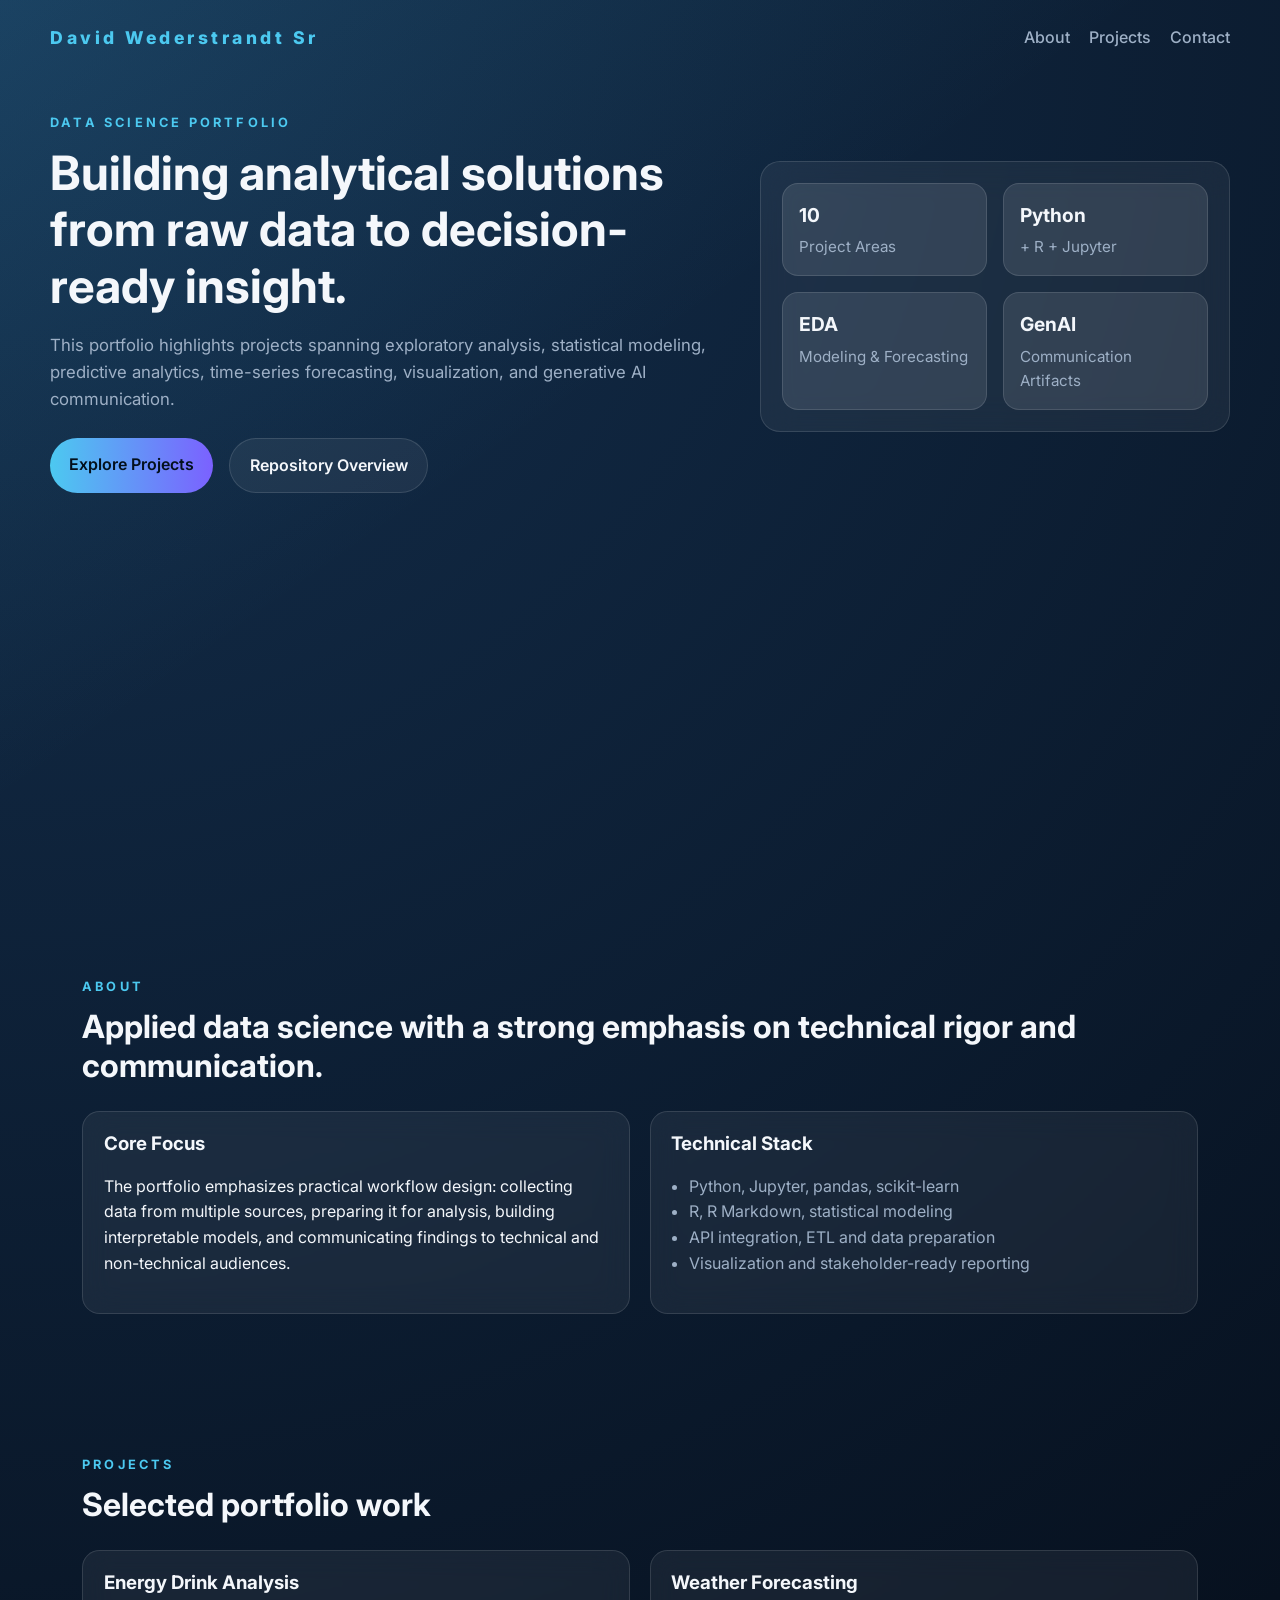
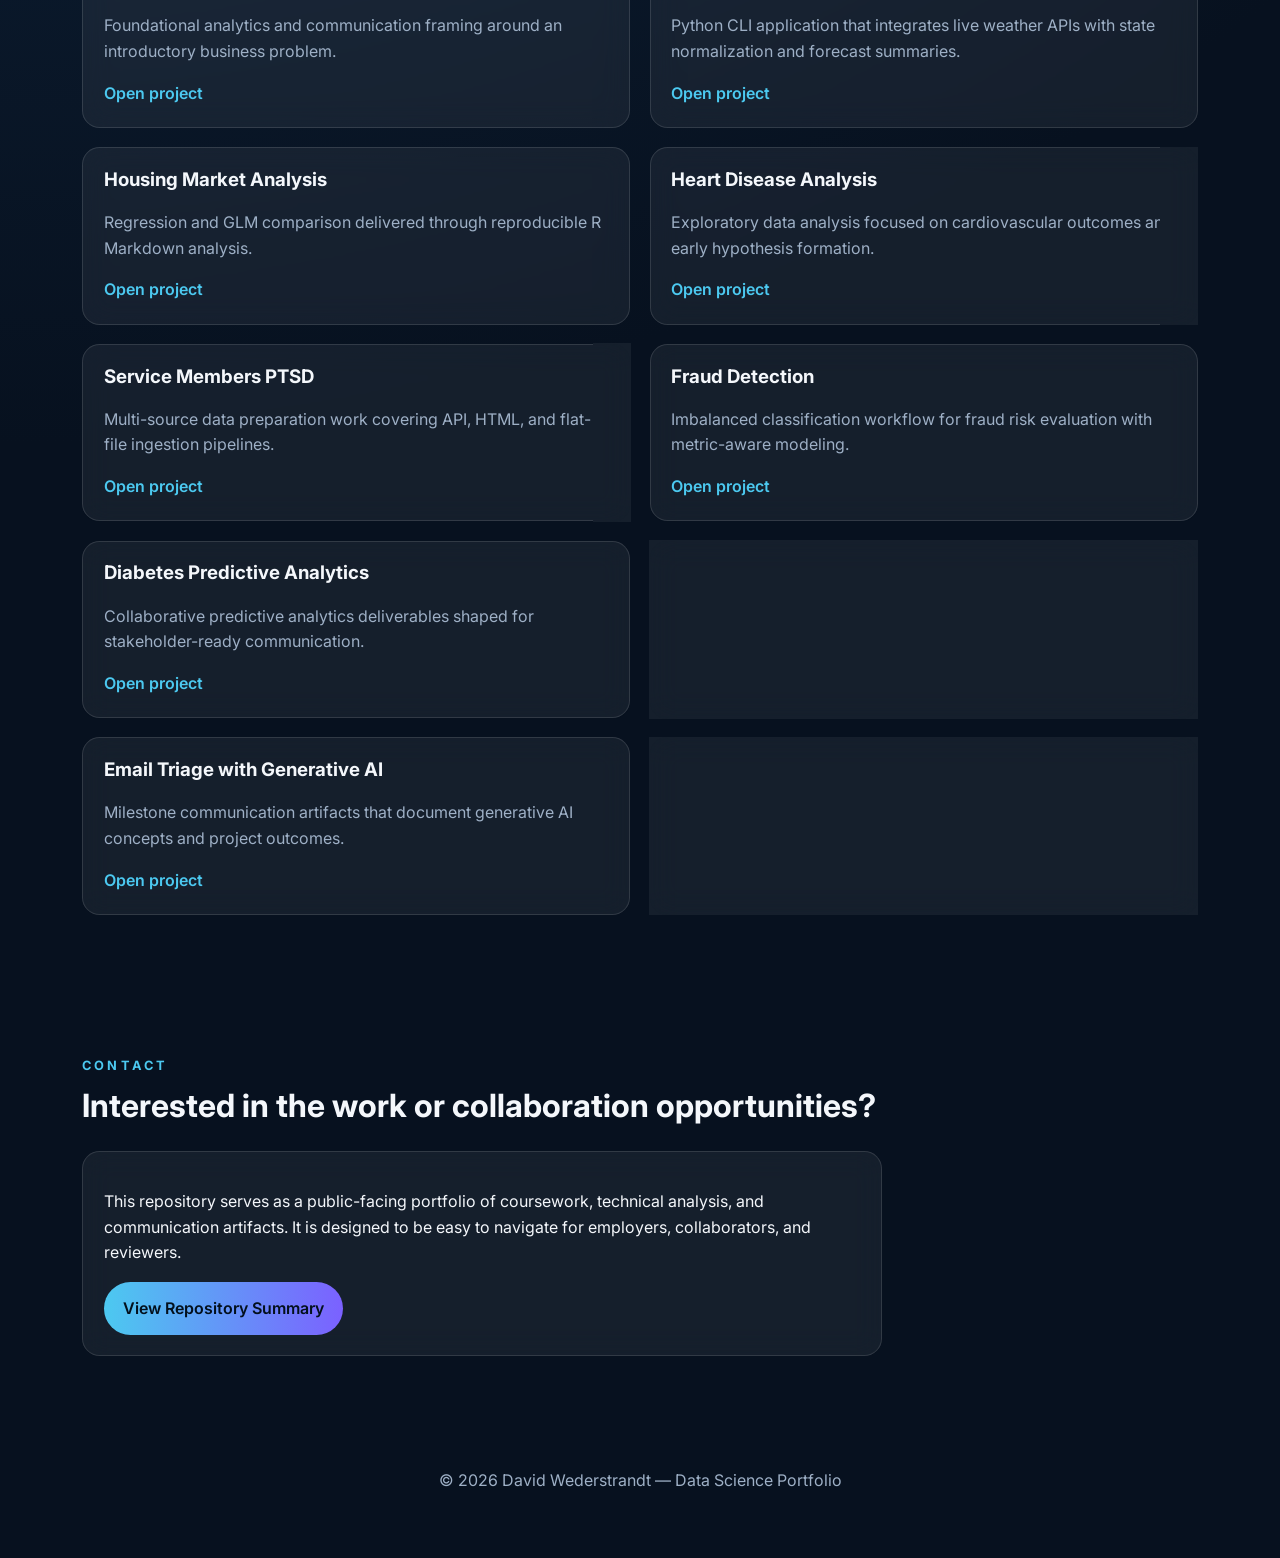
==== index.html @ fe5b6fc8 "Update brand name in navigation link" ====
<!DOCTYPE html>
<html lang="en">
  <head>
    <meta charset="UTF-8" />
    <meta name="viewport" content="width=device-width, initial-scale=1.0" />
    <meta
      name="description"
      content="Technical data science portfolio showcasing end-to-end analytics, forecasting, visualization, and AI communication projects."
    />
    <title>David Wederstrandt | Data Science Portfolio</title>
    <link rel="preconnect" href="https://fonts.googleapis.com" />
    <link rel="preconnect" href="https://fonts.gstatic.com" crossorigin />
    <link
      href="https://fonts.googleapis.com/css2?family=Inter:wght@400;500;600;700;800&display=swap"
      rel="stylesheet"
    />
    <link rel="stylesheet" href="styles.css" />
  </head>
  <body>
    <header class="hero">
      <nav class="nav">
        <a href="#about" class="brand">David Wederstrandt Sr</a>
        <div class="nav-links">
          <a href="#about">About</a>
          <a href="#projects">Projects</a>
          <a href="#contact">Contact</a>
        </div>
      </nav>

      <div class="hero-content">
        <div class="hero-copy">
          <p class="eyebrow">Data Science Portfolio</p>
          <h1>Building analytical solutions from raw data to decision-ready insight.</h1>
          <p class="lead">
            This portfolio highlights projects spanning exploratory analysis, statistical modeling,
            predictive analytics, time-series forecasting, visualization, and generative AI communication.
          </p>
          <div class="hero-actions">
            <a class="button primary" href="#projects">Explore Projects</a>
            <a class="button secondary" href="README.html">Repository Overview</a>
          </div>
        </div>

        <div class="hero-panel">
          <div class="metric-grid">
            <div class="metric-card">
              <strong>10</strong>
              <span>Project Areas</span>
            </div>
            <div class="metric-card">
              <strong>Python</strong>
              <span>+ R + Jupyter</span>
            </div>
            <div class="metric-card">
              <strong>EDA</strong>
              <span>Modeling & Forecasting</span>
            </div>
            <div class="metric-card">
              <strong>GenAI</strong>
              <span>Communication Artifacts</span>
            </div>
          </div>
        </div>
      </div>
    </header>

    <main>
      <section id="about" class="section">
        <div class="section-heading">
          <p class="eyebrow">About</p>
          <h2>Applied data science with a strong emphasis on technical rigor and communication.</h2>
        </div>
        <div class="about-grid">
          <div class="card">
            <h3>Core Focus</h3>
            <p>
              The portfolio emphasizes practical workflow design: collecting data from multiple sources,
              preparing it for analysis, building interpretable models, and communicating findings to
              technical and non-technical audiences.
            </p>
          </div>
          <div class="card">
            <h3>Technical Stack</h3>
            <ul>
              <li>Python, Jupyter, pandas, scikit-learn</li>
              <li>R, R Markdown, statistical modeling</li>
              <li>API integration, ETL and data preparation</li>
              <li>Visualization and stakeholder-ready reporting</li>
            </ul>
          </div>
        </div>
      </section>

      <section id="projects" class="section">
        <div class="section-heading">
          <p class="eyebrow">Projects</p>
          <h2>Selected portfolio work</h2>
        </div>

        <div class="project-grid">
          <article class="project-card">
            <h3>Energy Drink Analysis</h3>
            <p>Foundational analytics and communication framing around an introductory business problem.</p>
            <a href="https://github.com/dweder70/wederstrandt_data_science_portfolio/tree/main/01.%20Energey%20Drink%20Analysis">Open project</a>
          </article>

          <article class="project-card">
            <h3>Weather Forecasting</h3>
            <p>Python CLI application that integrates live weather APIs with state normalization and forecast summaries.</p>
            <a href="https://github.com/dweder70/wederstrandt_data_science_portfolio/tree/main/02.%20Weather%20Forecasting">Open project</a>
          </article>

          <article class="project-card">
            <h3>Housing Market Analysis</h3>
            <p>Regression and GLM comparison delivered through reproducible R Markdown analysis.</p>
            <a href="https://github.com/dweder70/wederstrandt_data_science_portfolio/tree/main/03.%20Housing%20Market%20Analysis">Open project</a>
          </article>

          <article class="project-card">
            <h3>Heart Disease Analysis</h3>
            <p>Exploratory data analysis focused on cardiovascular outcomes and early hypothesis formation.</p>
            <a href="https://github.com/dweder70/wederstrandt_data_science_portfolio/tree/main/03.%20Housing%20Market%20Analysis">Open project</a>
          </article>

          <article class="project-card">
            <h3>Service Members PTSD</h3>
            <p>Multi-source data preparation work covering API, HTML, and flat-file ingestion pipelines.</p>
            <a href="https://github.com/dweder70/wederstrandt_data_science_portfolio/tree/main/05.%20Service%20Members%20PTSD">Open project</a>
          </article>

          <article class="project-card">
            <h3>Fraud Detection</h3>
            <p>Imbalanced classification workflow for fraud risk evaluation with metric-aware modeling.</p>
            <a href="https://github.com/dweder70/wederstrandt_data_science_portfolio/tree/main/06.%20Credit%20Card%20Fraud%20Detection%20Analysis">Open project</a>
          </article>

          <article class="project-card">
            <h3>Diabetes Predictive Analytics</h3>
            <p>Collaborative predictive analytics deliverables shaped for stakeholder-ready communication.</p>
            <a href="https://github.com/dweder70/wederstrandt_data_science_portfolio/tree/main/07.%20Diabetes%20Predictive%20Analytics">Open project</a>
          </article>

          <article class="project-card">
            <h3>Real Cost of Childcare</h3>
            <p>Visualization-focused reporting and narrative design for a public-facing analytical story.</p>
            <a href="https://github.com/dweder70/wederstrandt_data_science_portfolio/tree/main/08.%20The%20Real%20Cost%20of%20Childcare">Open project</a>
          </article>

          <article class="project-card">
            <h3>Email Triage with Generative AI</h3>
            <p>Milestone communication artifacts that document generative AI concepts and project outcomes.</p>
            <a href="https://github.com/dweder70/wederstrandt_data_science_portfolio/tree/main/09.%20Email%20Triage%20Using%20Generative_AI">Open project</a>
          </article>

          <article class="project-card">
            <h3>ERCOT Hourly Power Load</h3>
            <p>Time-series forecasting for ERCOT load demand with metadata reconciliation and benchmark evaluation.</p>
            <a href="https://github.com/dweder70/wederstrandt_data_science_portfolio/tree/main/10.%20ERCOT%20Load%20Forecasting">Open project</a>
          </article>
        </div>
      </section>

      <section id="contact" class="section">
        <div class="section-heading">
          <p class="eyebrow">Contact</p>
          <h2>Interested in the work or collaboration opportunities?</h2>
        </div>
        <div class="card contact-card">
          <p>
            This repository serves as a public-facing portfolio of coursework, technical analysis, and
            communication artifacts. It is designed to be easy to navigate for employers, collaborators,
            and reviewers.
          </p>
          <a class="button primary" href="README.html">View Repository Summary</a>
        </div>
      </section>
    </main>

    <footer>
      <p>© 2026 David Wederstrandt — Data Science Portfolio</p>
    </footer>
  </body>
</html>
---- styles.css ----
:root {
  --bg: #07111f;
  --bg-soft: #0e1b2e;
  --surface: rgba(255, 255, 255, 0.06);
  --surface-strong: rgba(255, 255, 255, 0.1);
  --text: #f4f7fb;
  --muted: #9eb0c6;
  --accent: #4cc9f0;
  --accent-2: #7b61ff;
  --border: rgba(255, 255, 255, 0.12);
}

* {
  box-sizing: border-box;
}

body {
  margin: 0;
  font-family: 'Inter', sans-serif;
  background: radial-gradient(circle at top left, #14304f, var(--bg) 60%);
  color: var(--text);
  line-height: 1.6;
}

img {
  max-width: 100%;
}

a {
  color: inherit;
  text-decoration: none;
}

.hero {
  min-height: 100vh;
  padding: 1.5rem 2rem 4rem;
  background: linear-gradient(145deg, rgba(76, 201, 240, 0.12), transparent 45%);
}

.nav {
  display: flex;
  justify-content: space-between;
  align-items: center;
  max-width: 1180px;
  margin: 0 auto 3rem;
}

.brand {
  font-weight: 800;
  font-size: 1.1rem;
  letter-spacing: 0.2em;
  color: var(--accent);
}

.nav-links {
  display: flex;
  gap: 1.2rem;
}

.nav-links a {
  color: var(--muted);
  font-weight: 500;
}

.nav-links a:hover {
  color: var(--text);
}

.hero-content {
  max-width: 1180px;
  margin: 0 auto;
  display: grid;
  grid-template-columns: 1.3fr 0.9fr;
  gap: 2rem;
  align-items: center;
}

.eyebrow {
  text-transform: uppercase;
  letter-spacing: 0.25em;
  font-size: 0.8rem;
  color: var(--accent);
  font-weight: 700;
  margin-bottom: 0.7rem;
}

h1, h2, h3 {
  margin-top: 0;
  line-height: 1.2;
}

h1 {
  font-size: clamp(2.2rem, 3.7vw, 3.7rem);
  margin-bottom: 1rem;
}

.lead {
  font-size: 1.05rem;
  color: var(--muted);
  max-width: 700px;
}

.hero-actions {
  display: flex;
  gap: 1rem;
  margin-top: 1.6rem;
  flex-wrap: wrap;
}

.button {
  display: inline-block;
  padding: 0.85rem 1.2rem;
  border-radius: 999px;
  font-weight: 600;
  transition: transform 0.2s ease, background 0.2s ease;
}

.button:hover {
  transform: translateY(-2px);
}

.button.primary {
  background: linear-gradient(90deg, var(--accent), var(--accent-2));
  color: #03101c;
}

.button.secondary {
  background: var(--surface);
  border: 1px solid var(--border);
}

.hero-panel {
  background: var(--surface);
  border: 1px solid var(--border);
  border-radius: 1.25rem;
  padding: 1.3rem;
  backdrop-filter: blur(18px);
}

.metric-grid {
  display: grid;
  grid-template-columns: repeat(2, minmax(0, 1fr));
  gap: 1rem;
}

.metric-card {
  background: var(--surface-strong);
  border: 1px solid var(--border);
  border-radius: 1rem;
  padding: 1rem;
  display: flex;
  flex-direction: column;
  gap: 0.3rem;
}

.metric-card strong {
  font-size: 1.2rem;
}

.metric-card span {
  color: var(--muted);
  font-size: 0.95rem;
}

.section {
  max-width: 1180px;
  margin: 0 auto;
  padding: 4rem 2rem;
}

.section-heading {
  margin-bottom: 1.6rem;
}

.section-heading h2 {
  font-size: clamp(1.6rem, 2.5vw, 2.2rem);
  margin-bottom: 0;
}

.about-grid {
  display: grid;
  grid-template-columns: repeat(2, minmax(0, 1fr));
  gap: 1.2rem;
}

.card, .project-card {
  background: var(--surface);
  border: 1px solid var(--border);
  border-radius: 1.1rem;
  padding: 1.3rem;
  backdrop-filter: blur(14px);
}

.card ul {
  padding-left: 1.1rem;
  color: var(--muted);
}

.project-grid {
  display: grid;
  grid-template-columns: repeat(2, minmax(0, 1fr));
  gap: 1.2rem;
}

.project-card p {
  color: var(--muted);
}

.project-card a {
  color: var(--accent);
  font-weight: 600;
}

.contact-card {
  max-width: 800px;
}

footer {
  padding: 2rem 2rem 3rem;
  text-align: center;
  color: var(--muted);
}

@media (max-width: 860px) {
  .hero-content,
  .about-grid,
  .project-grid {
    grid-template-columns: 1fr;
  }
}

@media (max-width: 560px) {
  .hero {
    padding: 1rem 1rem 3rem;
  }

  .section {
    padding: 3rem 1rem;
  }

  .metric-grid {
    grid-template-columns: 1fr;
  }
}
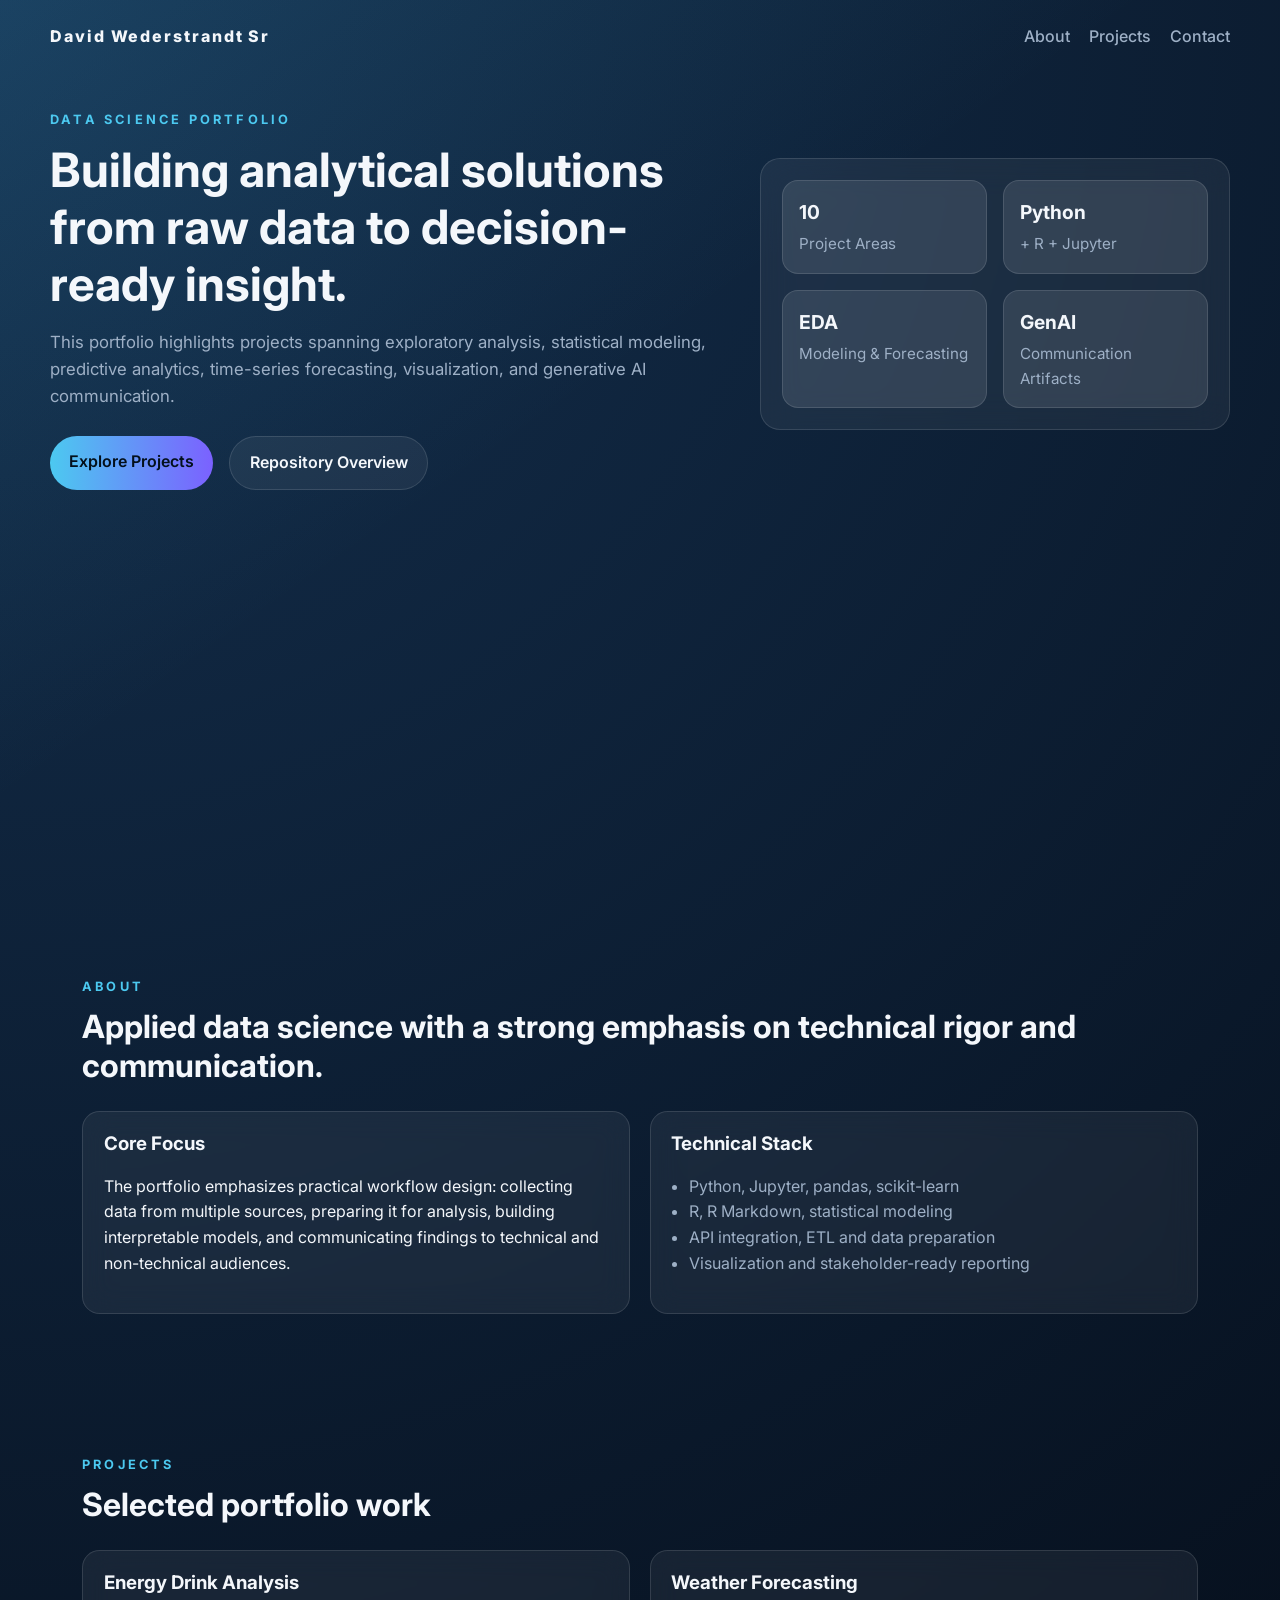
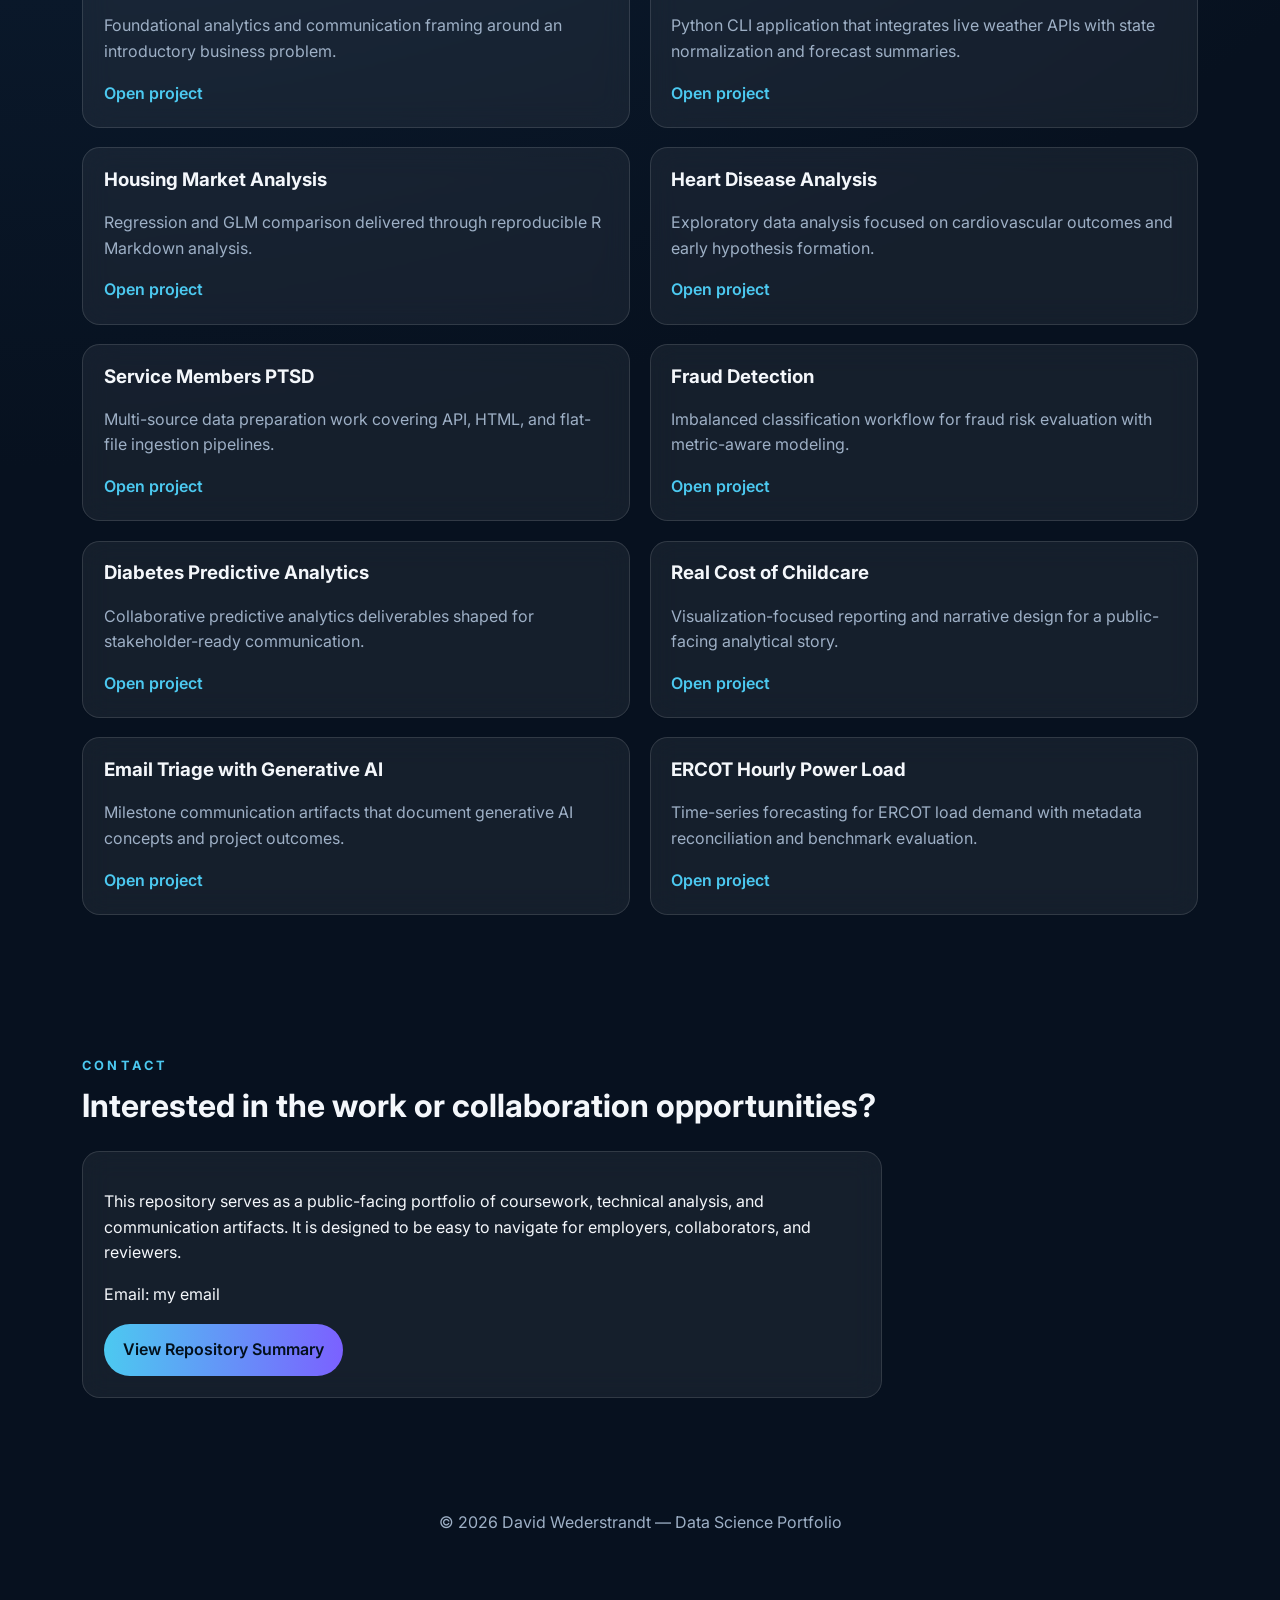
==== commit 41505ed2: "Add email contact information to index.html" ====
--- a/index.html
+++ b/index.html
@@ -171,6 +171,10 @@
             communication artifacts. It is designed to be easy to navigate for employers, collaborators,
             and reviewers.
           </p>
+          <p>
+            Email:
+            <a href="mailto:dweder70@gmail.com">my email</a>
+          </p>
           <a class="button primary" href="README.html">View Repository Summary</a>
         </div>
       </section>
--- a/styles.css
+++ b/styles.css
@@ -47,9 +47,10 @@
 
 .brand {
   font-weight: 800;
-  font-size: 1.1rem;
-  letter-spacing: 0.2em;
-  color: var(--accent);
+  font-size: 1rem;
+  letter-spacing: 0.12em;
+  color: var(--accent)
+  white-space: nowrap;
 }
 
 .nav-links {
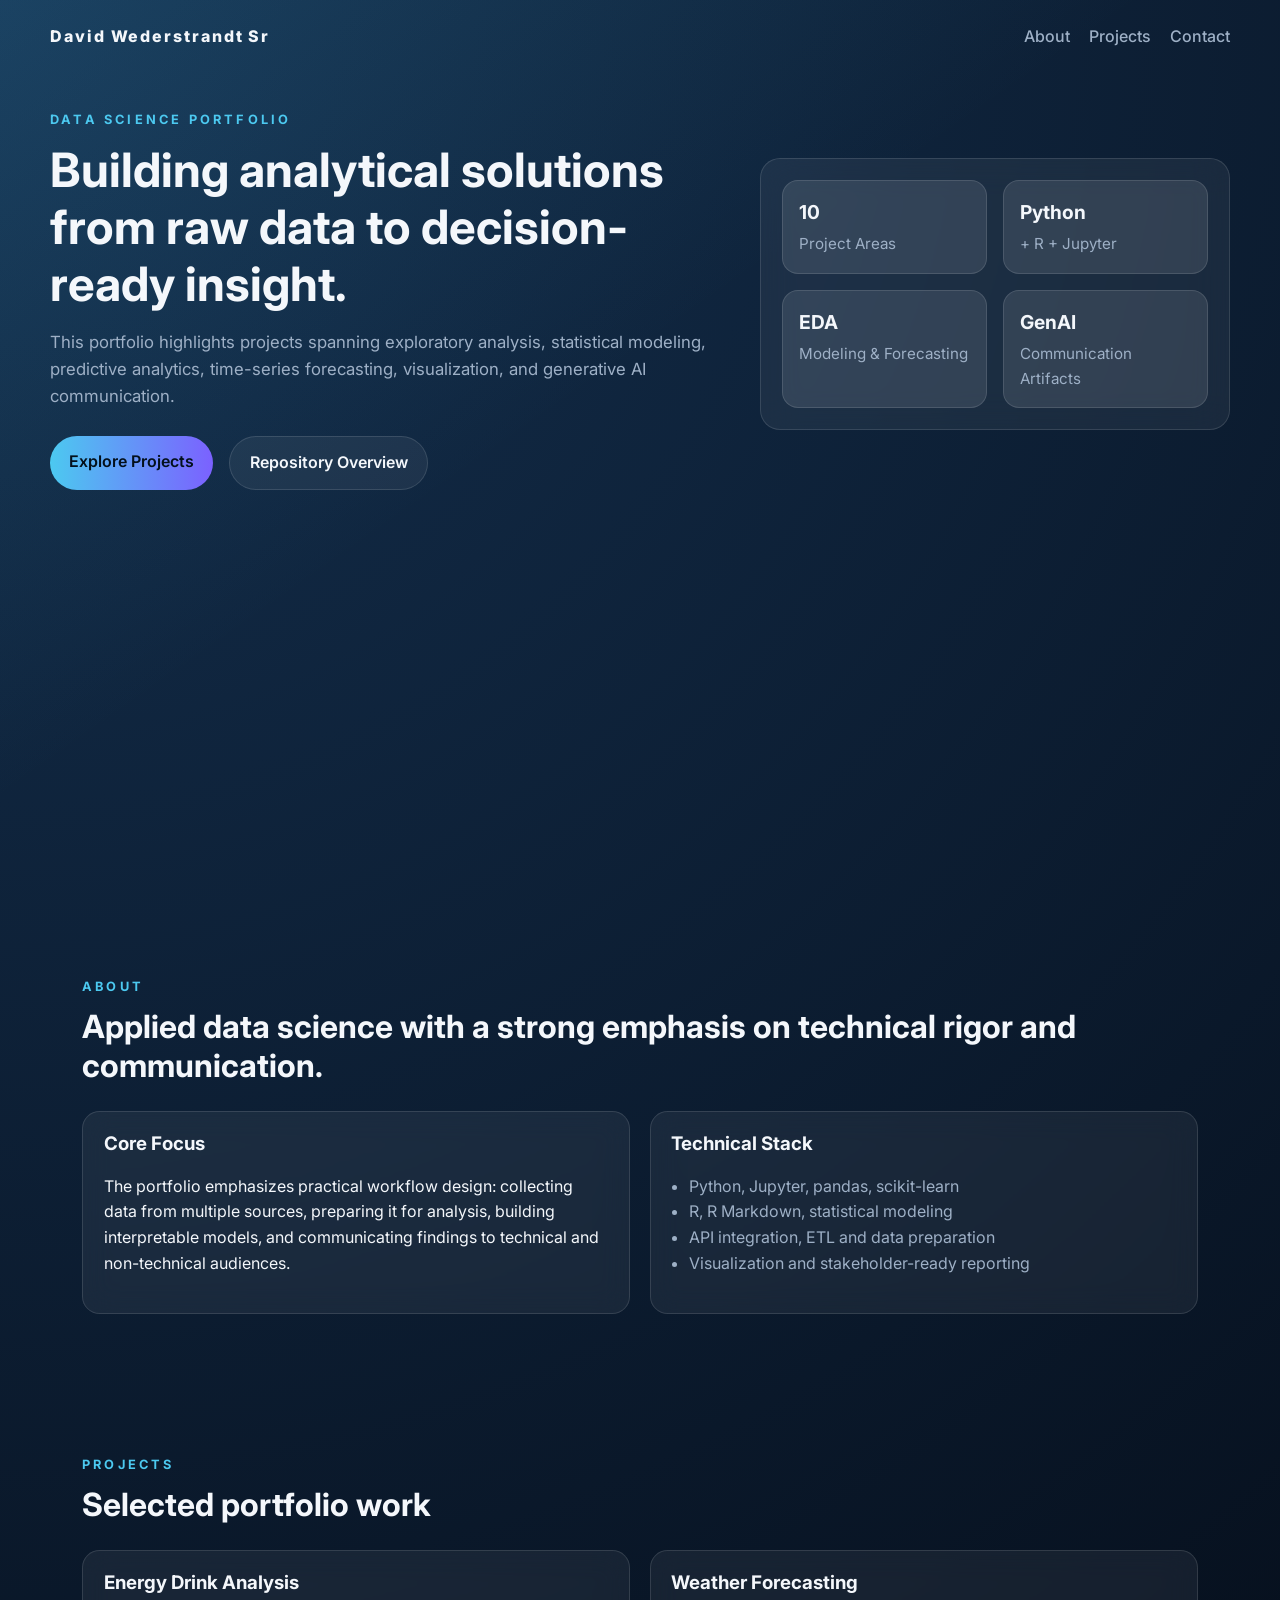
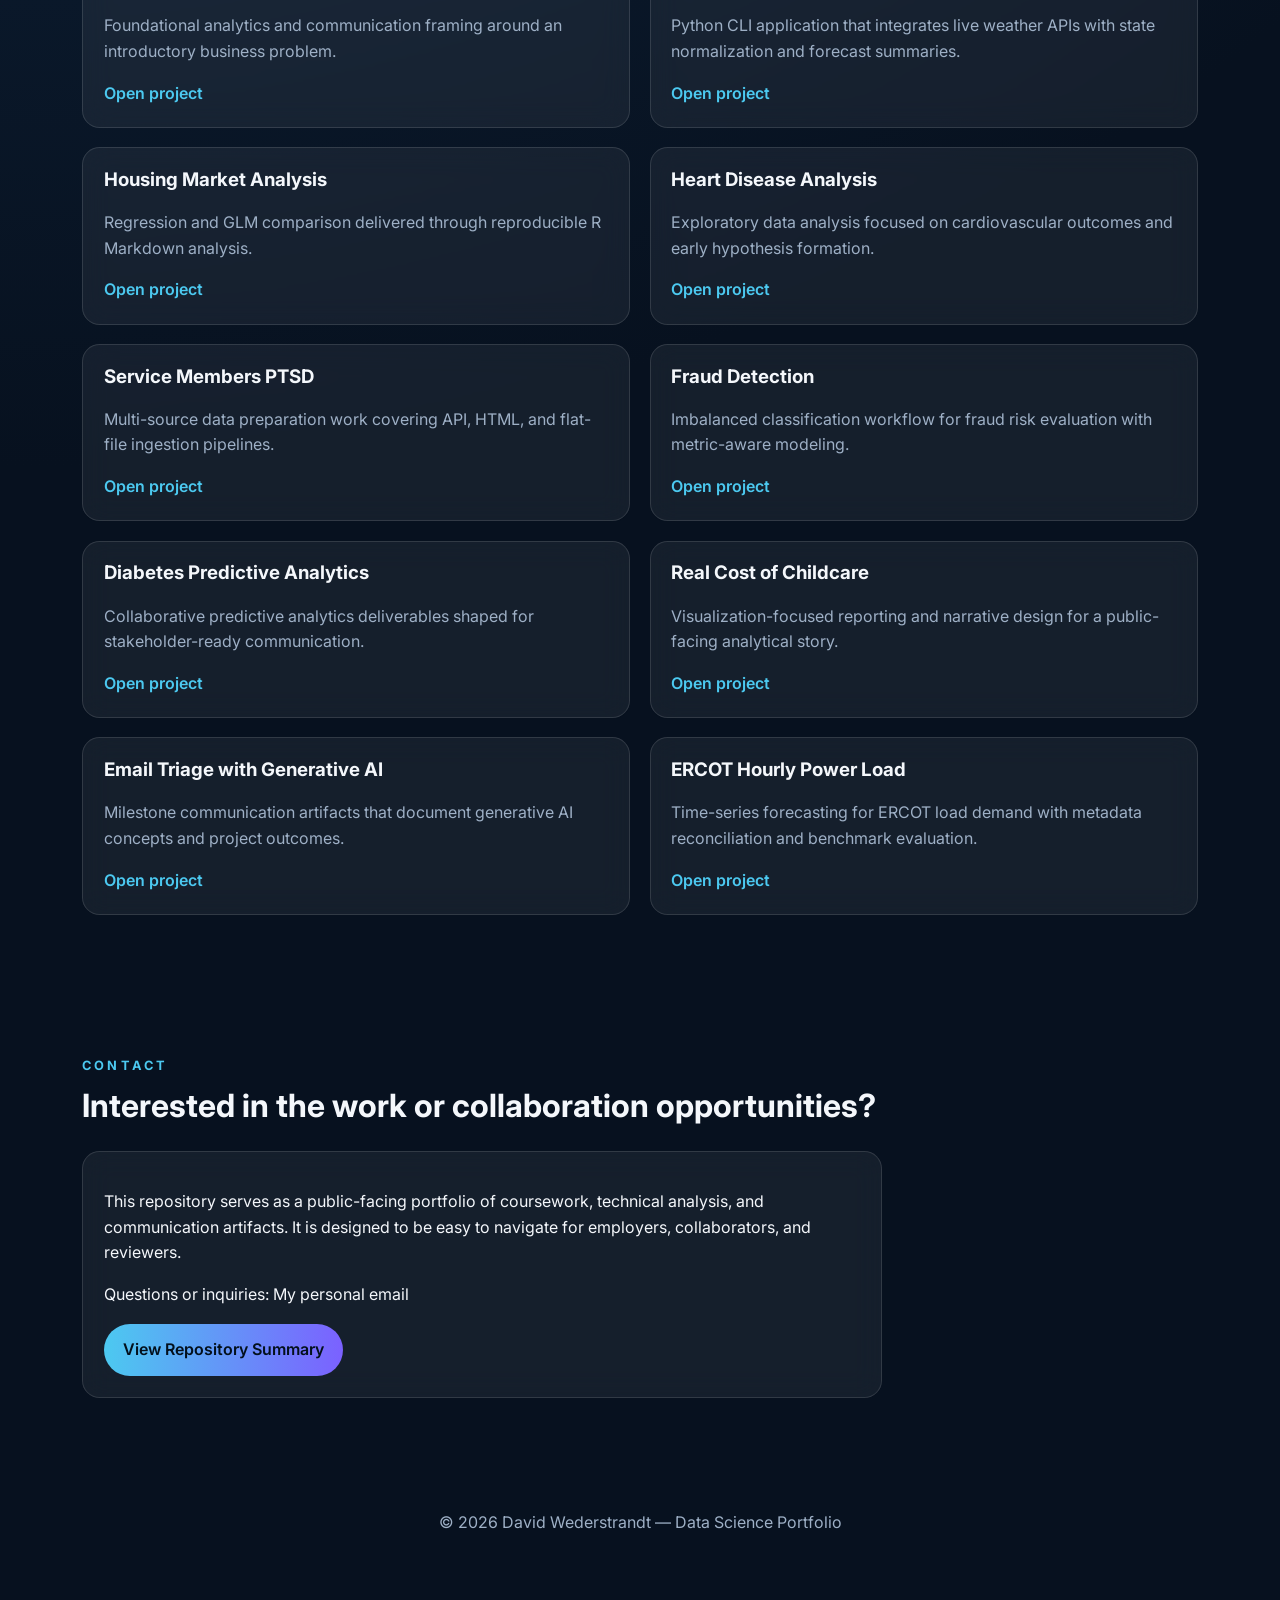
==== commit 52e48619: "Update email contact information in index.html" ====
--- a/index.html
+++ b/index.html
@@ -172,8 +172,8 @@
             and reviewers.
           </p>
           <p>
-            Email:
-            <a href="mailto:dweder70@gmail.com">my email</a>
+            Questions or inquiries:
+            <a href="mailto:david.wederstrandtsr@gmail.com"> My personal email</a>
           </p>
           <a class="button primary" href="README.html">View Repository Summary</a>
         </div>
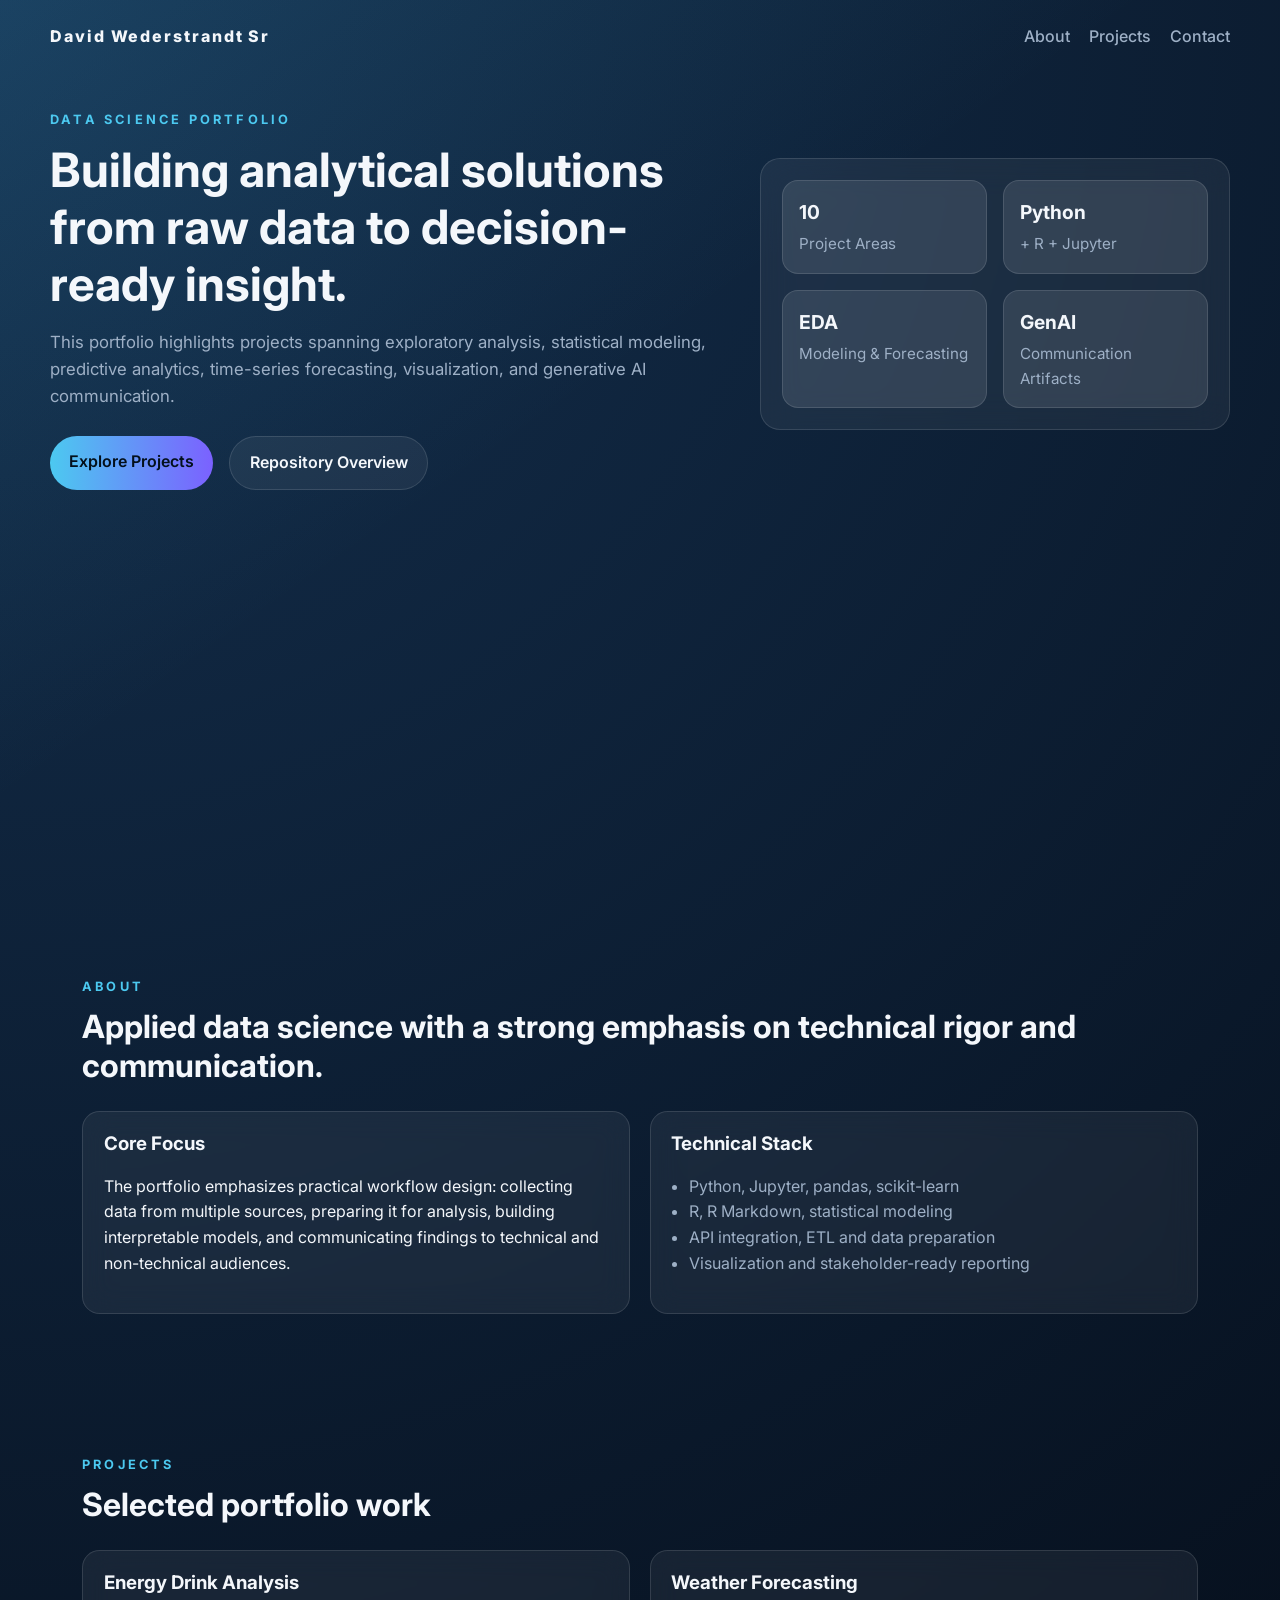
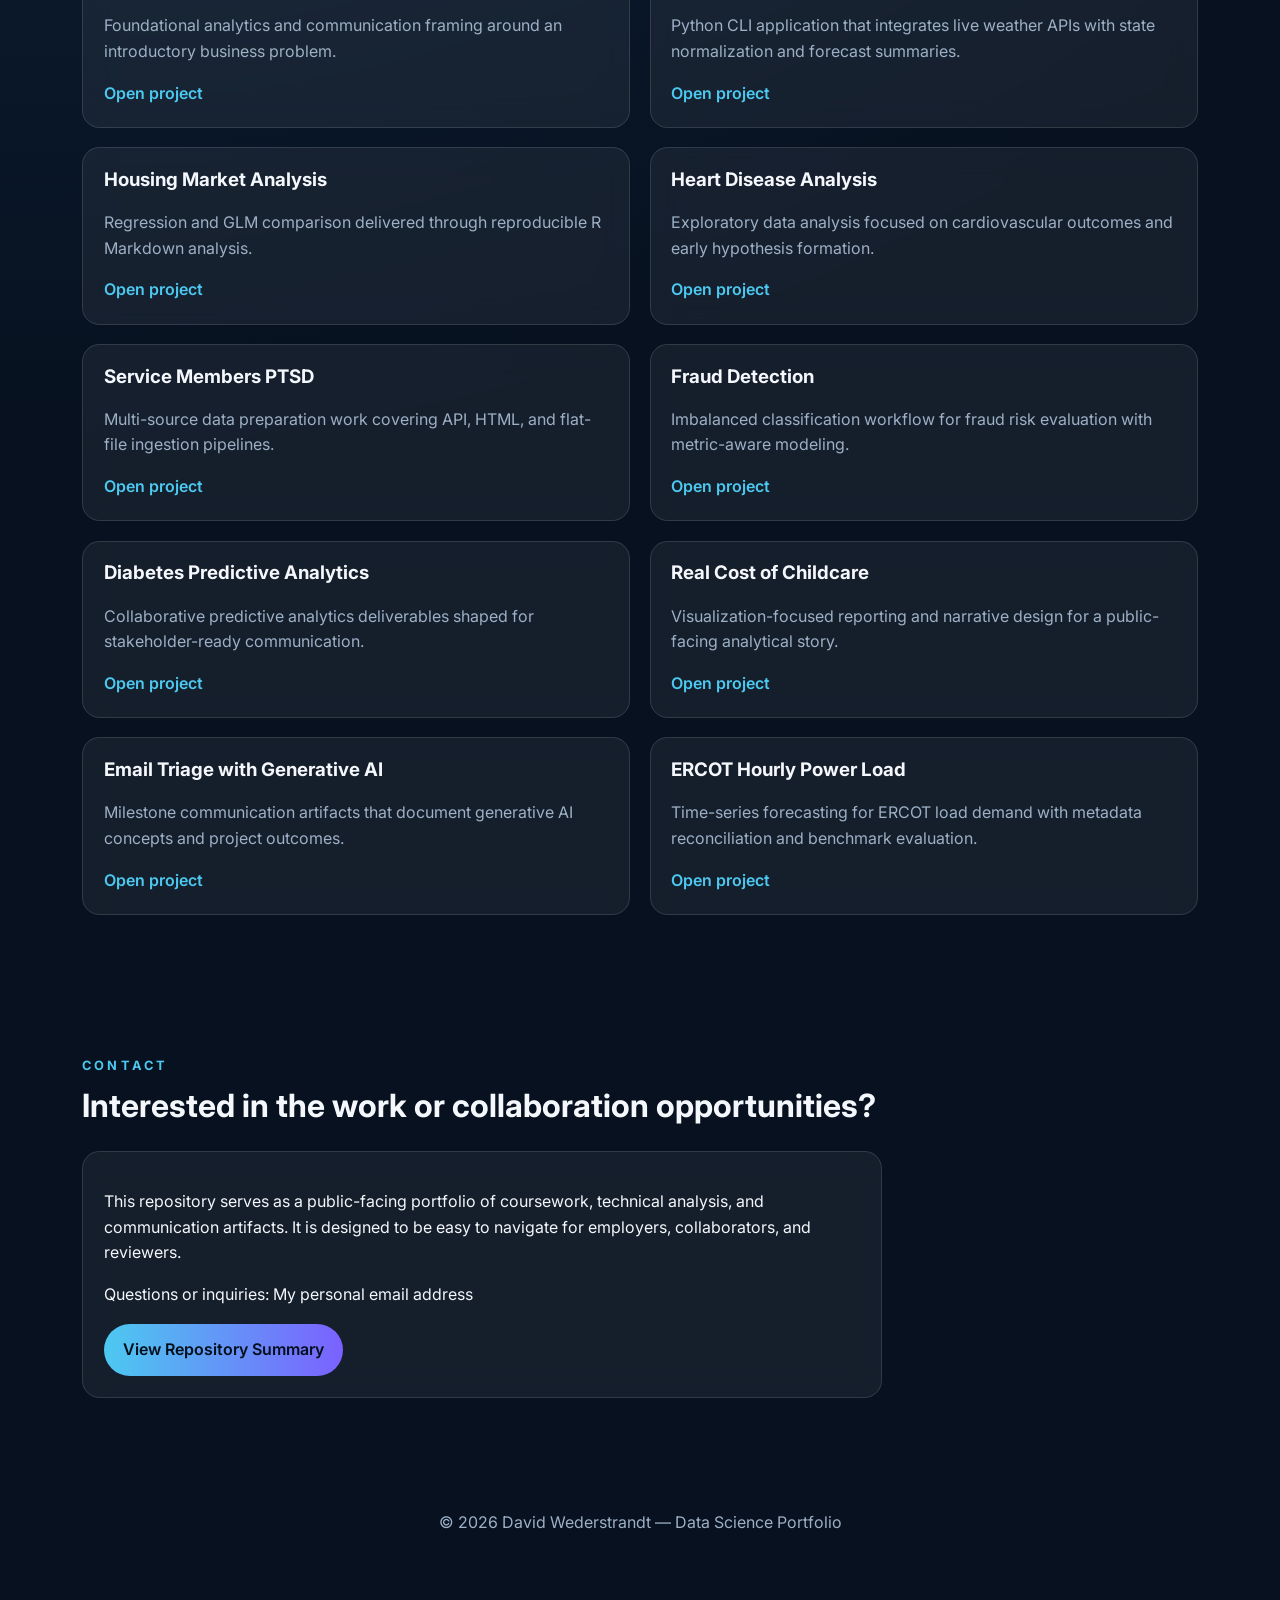
==== commit fece5590: "Change email link text to 'My personal email address' Updated email link text for clarity." ====
--- a/index.html
+++ b/index.html
@@ -173,7 +173,7 @@
           </p>
           <p>
             Questions or inquiries:
-            <a href="mailto:david.wederstrandtsr@gmail.com"> My personal email</a>
+            <a href="mailto:david.wederstrandtsr@gmail.com"> My personal email address</a>
           </p>
           <a class="button primary" href="README.html">View Repository Summary</a>
         </div>
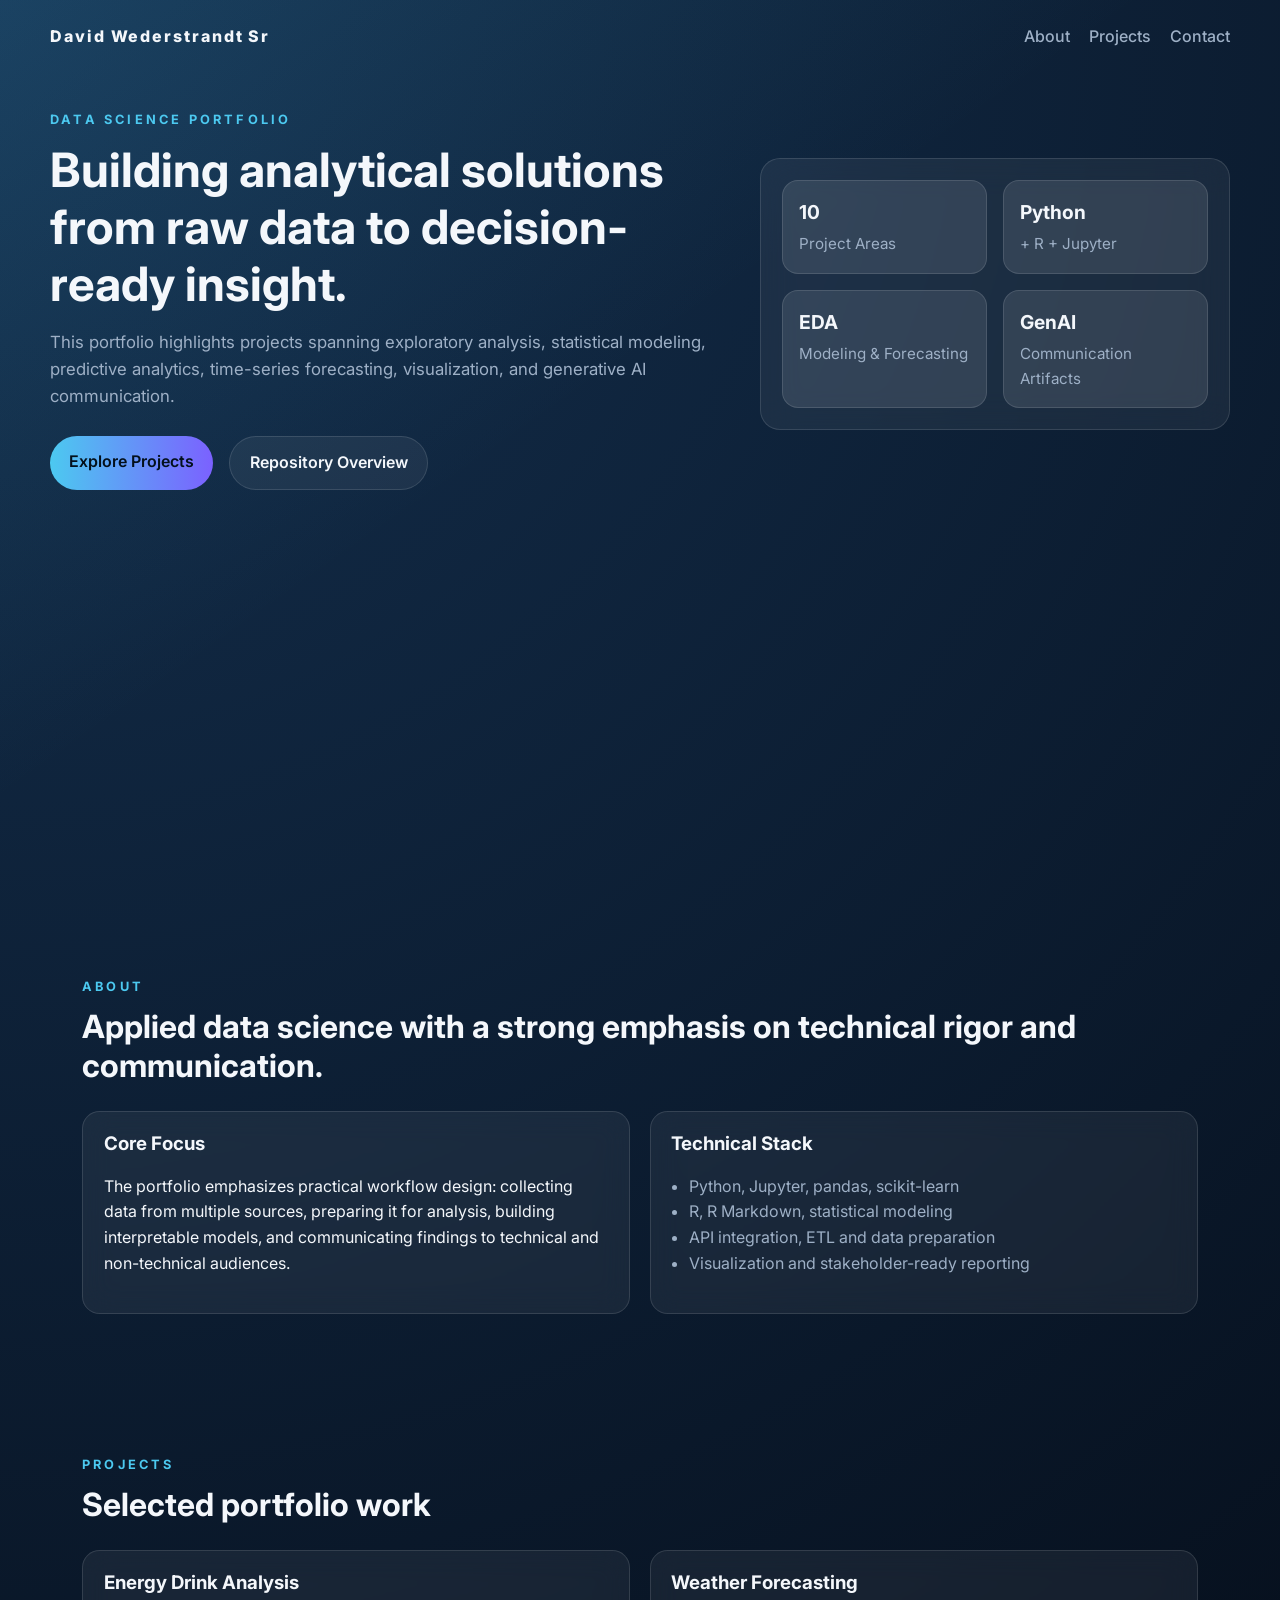
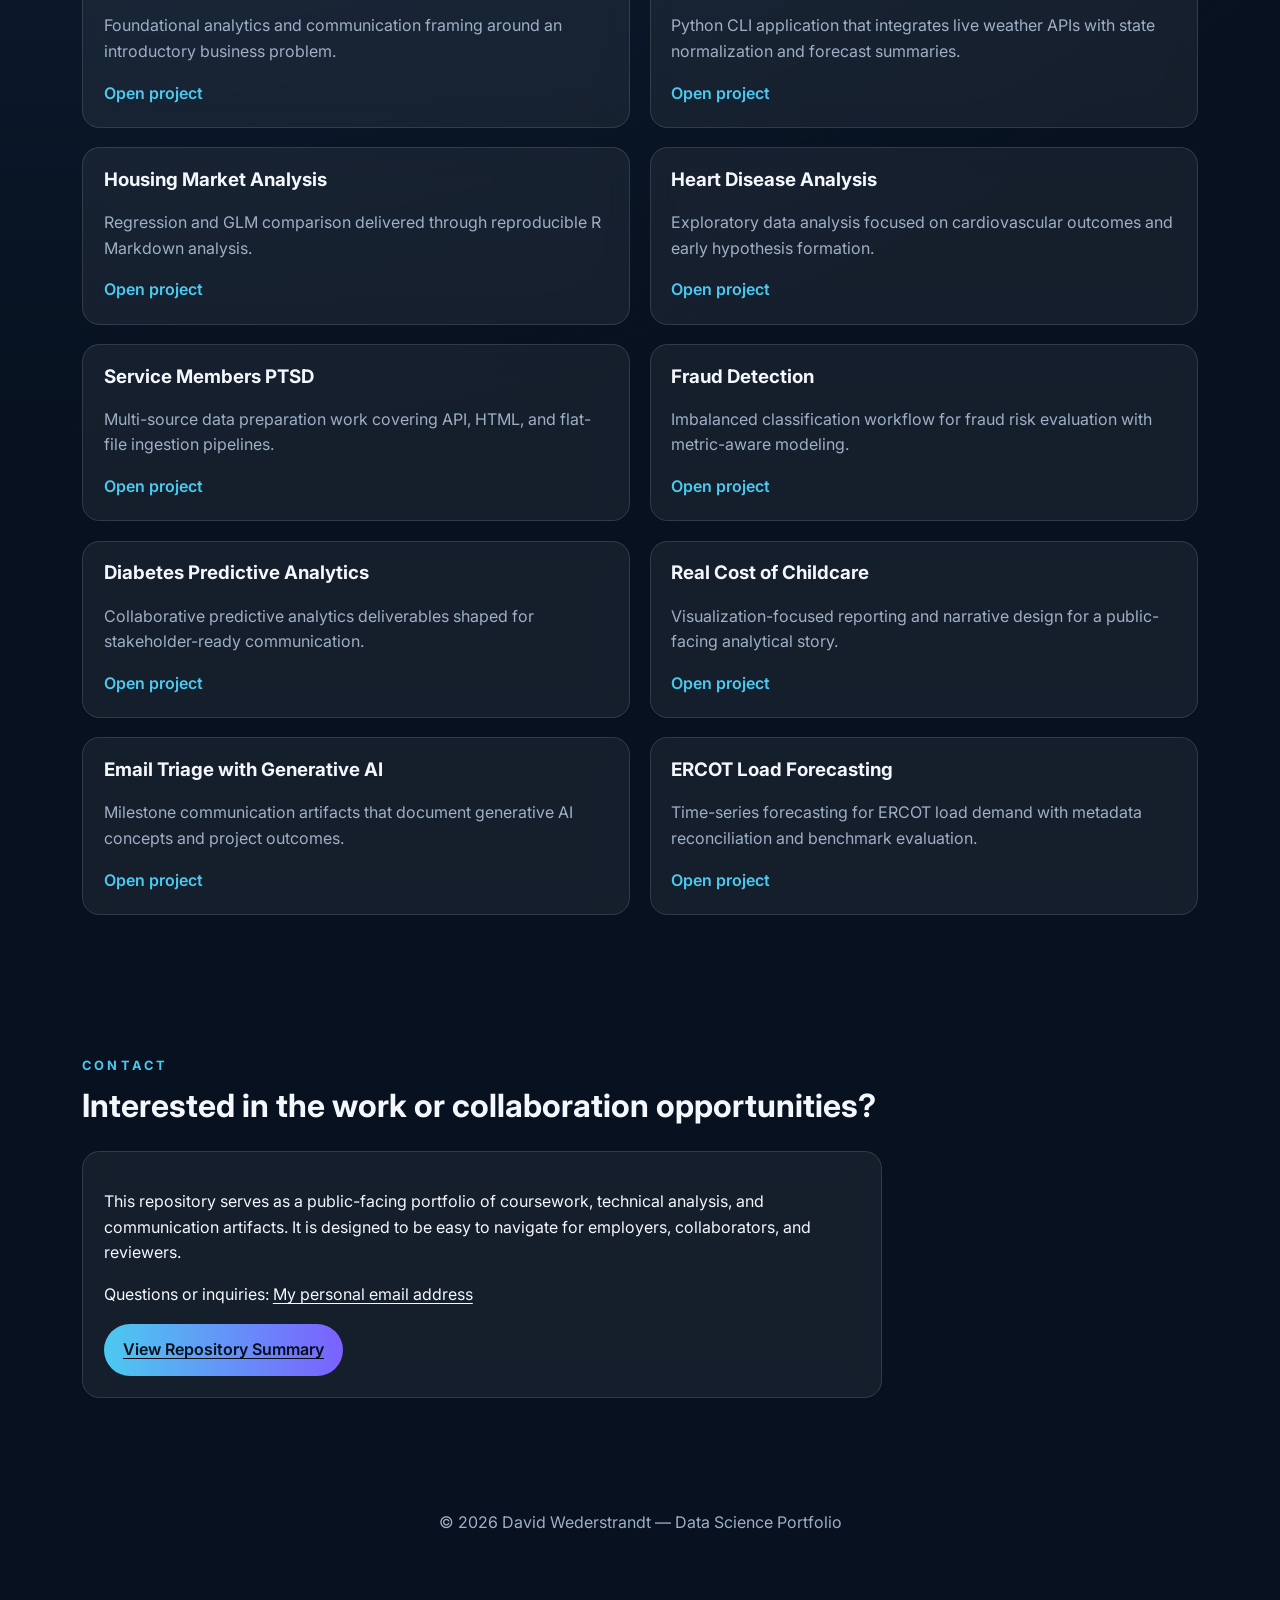
==== commit 1866b5c2: "Rename project from 'ERCOT Hourly Power Load' to 'ERCOT Load Forecasting'" ====
--- a/index.html
+++ b/index.html
@@ -153,7 +153,7 @@
           </article>
 
           <article class="project-card">
-            <h3>ERCOT Hourly Power Load</h3>
+            <h3>ERCOT Load Forecasting</h3>
             <p>Time-series forecasting for ERCOT load demand with metadata reconciliation and benchmark evaluation.</p>
             <a href="https://github.com/dweder70/wederstrandt_data_science_portfolio/tree/main/10.%20ERCOT%20Load%20Forecasting">Open project</a>
           </article>
--- a/styles.css
+++ b/styles.css
@@ -31,6 +31,11 @@
   text-decoration: none;
 }
 
+.contact-card a {
+  text-decoration: underline;
+  text-underline-offset: 0.2em;
+}
+
 .hero {
   min-height: 100vh;
   padding: 1.5rem 2rem 4rem;
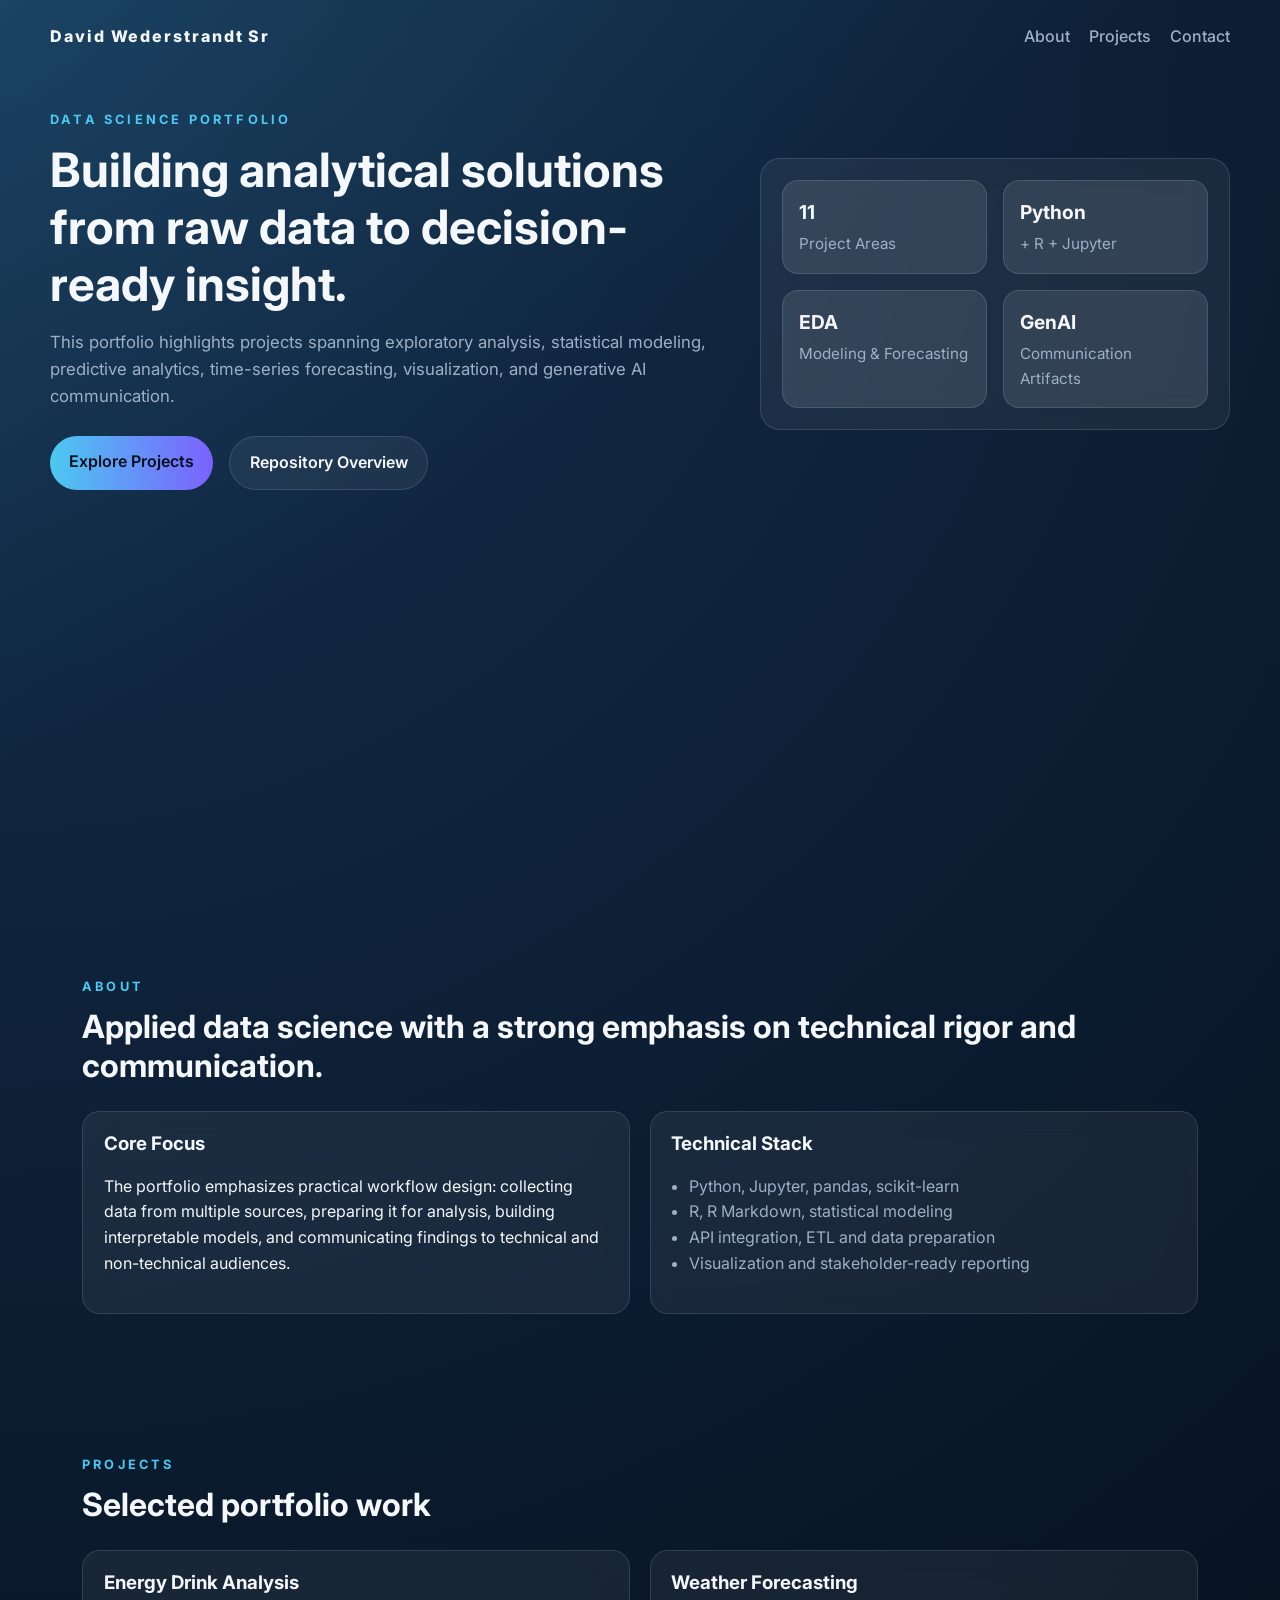
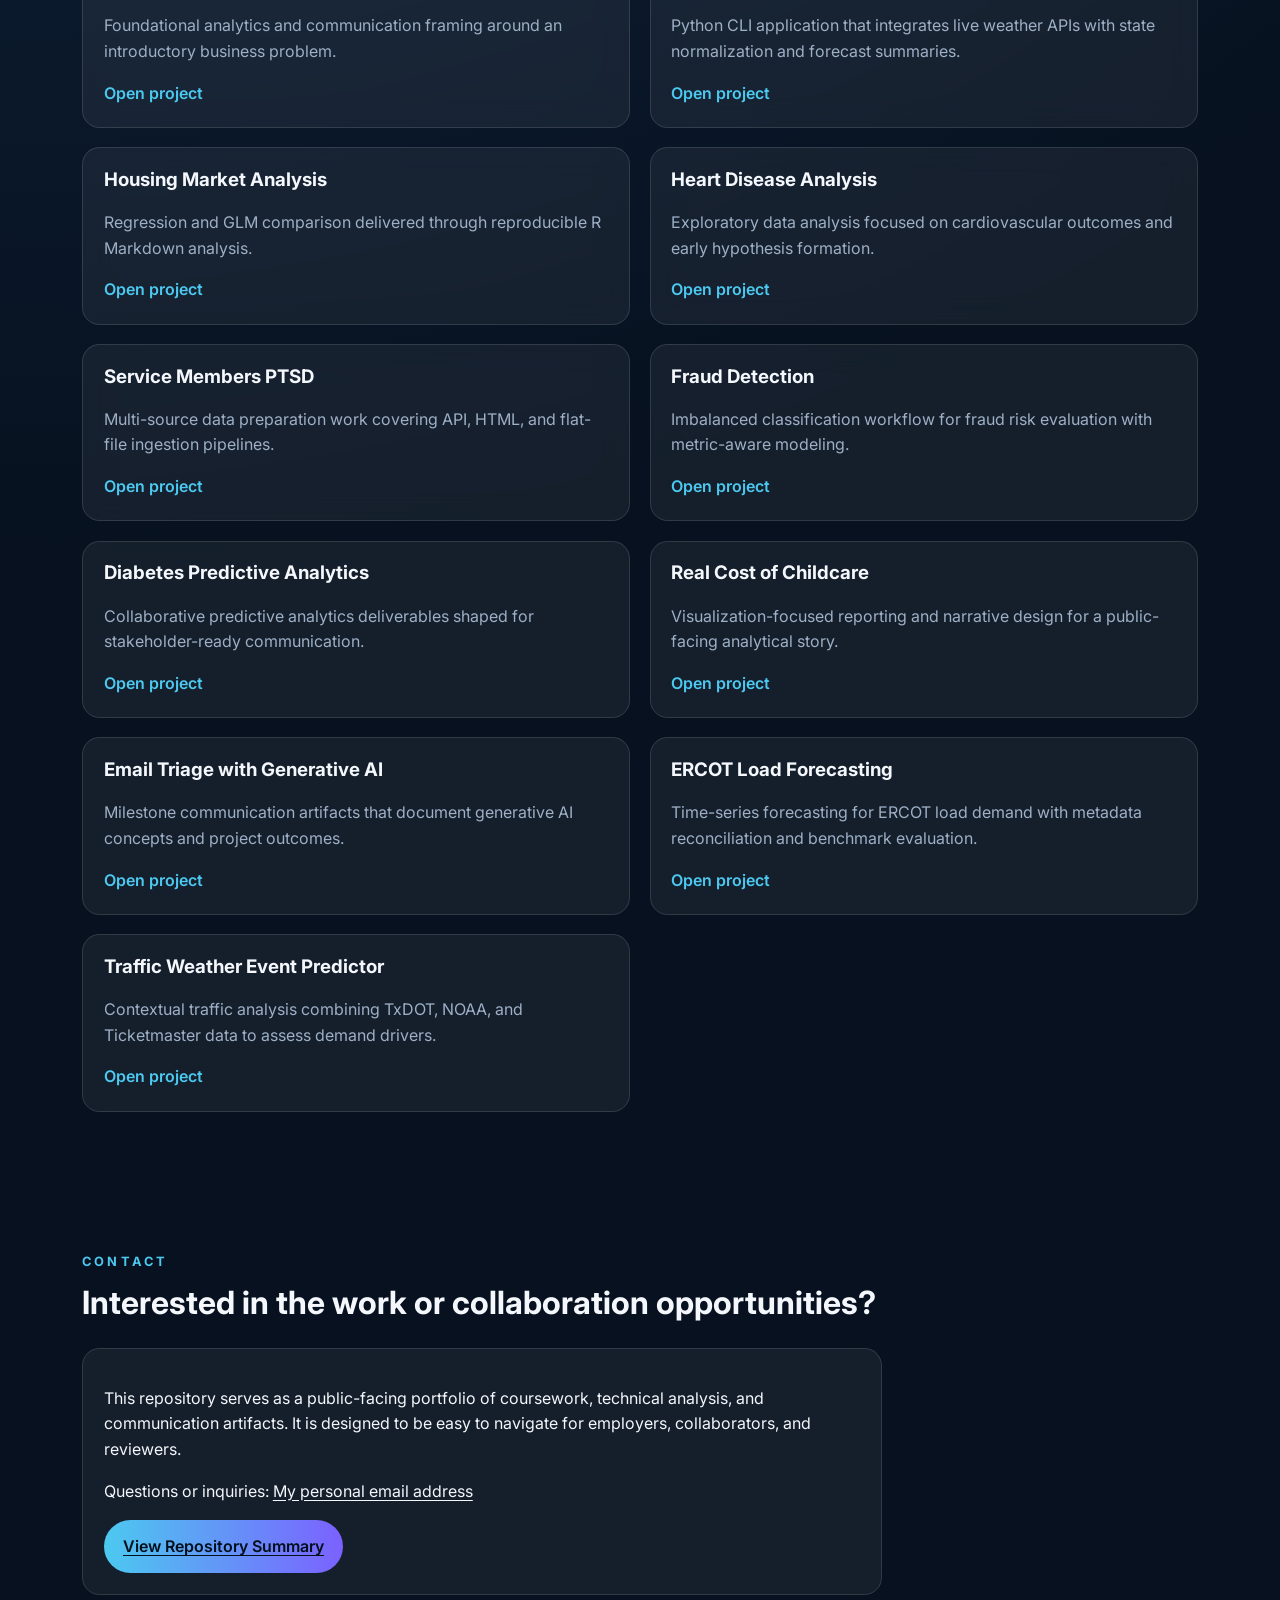
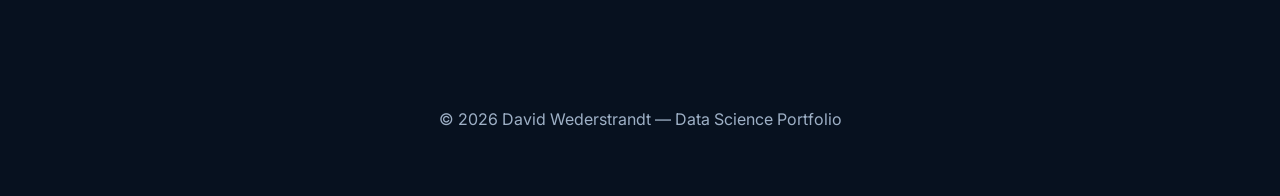
==== commit d3946111: "adding traffic weather event project" ====
--- a/index.html
+++ b/index.html
@@ -44,7 +44,7 @@
         <div class="hero-panel">
           <div class="metric-grid">
             <div class="metric-card">
-              <strong>10</strong>
+              <strong>11</strong>
               <span>Project Areas</span>
             </div>
             <div class="metric-card">
@@ -157,6 +157,12 @@
             <p>Time-series forecasting for ERCOT load demand with metadata reconciliation and benchmark evaluation.</p>
             <a href="https://github.com/dweder70/wederstrandt_data_science_portfolio/tree/main/10.%20ERCOT%20Load%20Forecasting">Open project</a>
           </article>
+
+          <article class="project-card">
+            <h3>Traffic Weather Event Predictor</h3>
+            <p>Contextual traffic analysis combining TxDOT, NOAA, and Ticketmaster data to assess demand drivers.</p>
+            <a href="https://github.com/dweder70/wederstrandt_data_science_portfolio/tree/main/11.%20Traffic%20Weather%20Event%20Predictor">Open project</a>
+          </article>
         </div>
       </section>
 
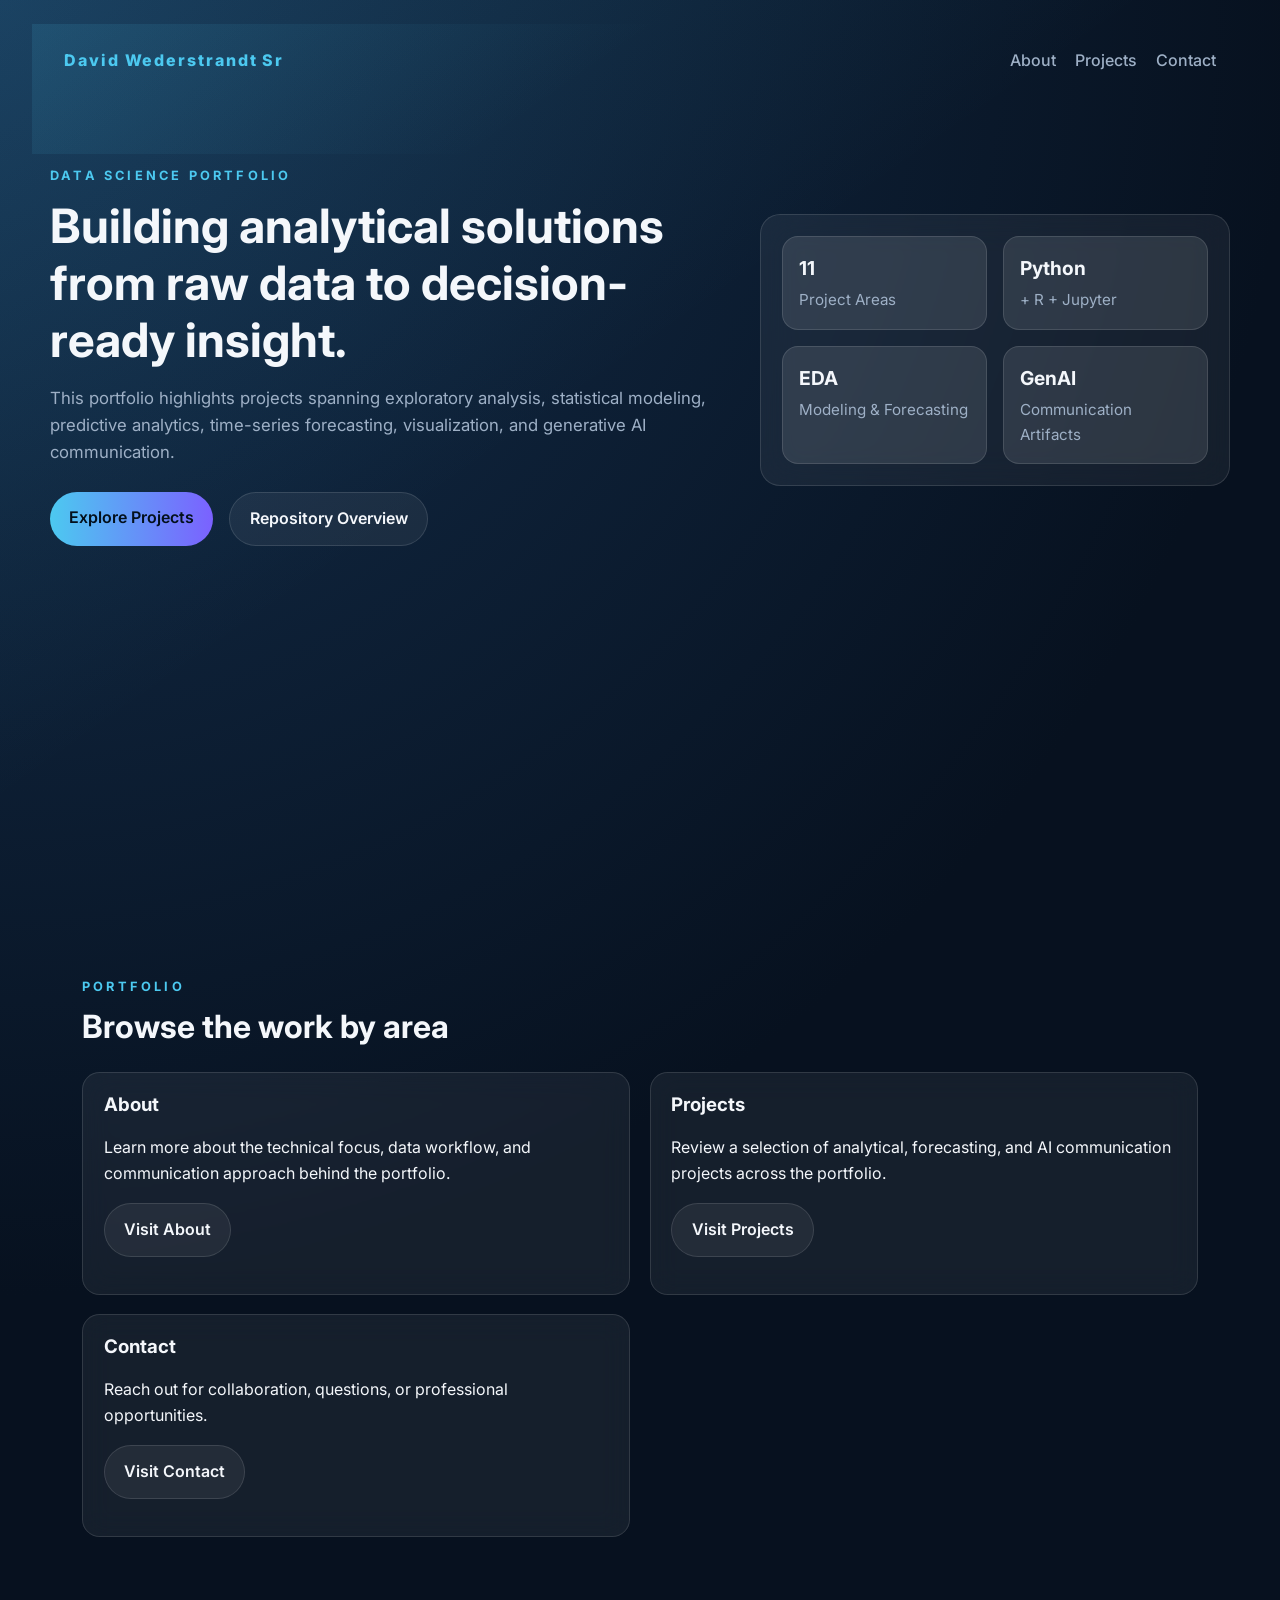
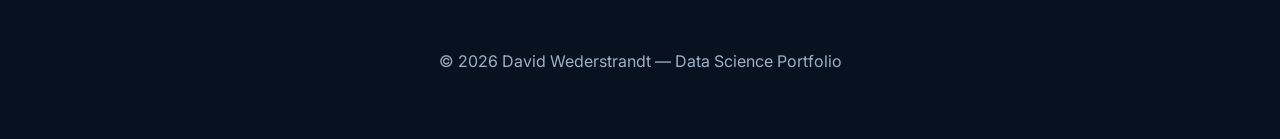
==== commit b91de835: "updating HTML files so each part has its own page" ====
--- a/index.html
+++ b/index.html
@@ -18,14 +18,7 @@
   </head>
   <body>
     <header class="hero">
-      <nav class="nav">
-        <a href="#about" class="brand">David Wederstrandt Sr</a>
-        <div class="nav-links">
-          <a href="#about">About</a>
-          <a href="#projects">Projects</a>
-          <a href="#contact">Contact</a>
-        </div>
-      </nav>
+      <div id="site-header"></div>
 
       <div class="hero-content">
         <div class="hero-copy">
@@ -36,7 +29,7 @@
             predictive analytics, time-series forecasting, visualization, and generative AI communication.
           </p>
           <div class="hero-actions">
-            <a class="button primary" href="#projects">Explore Projects</a>
+            <a class="button primary" href="projects.html">Explore Projects</a>
             <a class="button secondary" href="README.html">Repository Overview</a>
           </div>
         </div>
@@ -65,129 +58,32 @@
     </header>
 
     <main>
-      <section id="about" class="section">
+      <section class="section">
         <div class="section-heading">
-          <p class="eyebrow">About</p>
-          <h2>Applied data science with a strong emphasis on technical rigor and communication.</h2>
+          <p class="eyebrow">Portfolio</p>
+          <h2>Browse the work by area</h2>
         </div>
         <div class="about-grid">
           <div class="card">
-            <h3>Core Focus</h3>
-            <p>
-              The portfolio emphasizes practical workflow design: collecting data from multiple sources,
-              preparing it for analysis, building interpretable models, and communicating findings to
-              technical and non-technical audiences.
-            </p>
+            <h3>About</h3>
+            <p>Learn more about the technical focus, data workflow, and communication approach behind the portfolio.</p>
+            <p><a class="button secondary" href="about.html">Visit About</a></p>
           </div>
           <div class="card">
-            <h3>Technical Stack</h3>
-            <ul>
-              <li>Python, Jupyter, pandas, scikit-learn</li>
-              <li>R, R Markdown, statistical modeling</li>
-              <li>API integration, ETL and data preparation</li>
-              <li>Visualization and stakeholder-ready reporting</li>
-            </ul>
+            <h3>Projects</h3>
+            <p>Review a selection of analytical, forecasting, and AI communication projects across the portfolio.</p>
+            <p><a class="button secondary" href="projects.html">Visit Projects</a></p>
           </div>
-        </div>
-      </section>
-
-      <section id="projects" class="section">
-        <div class="section-heading">
-          <p class="eyebrow">Projects</p>
-          <h2>Selected portfolio work</h2>
-        </div>
-
-        <div class="project-grid">
-          <article class="project-card">
-            <h3>Energy Drink Analysis</h3>
-            <p>Foundational analytics and communication framing around an introductory business problem.</p>
-            <a href="https://github.com/dweder70/wederstrandt_data_science_portfolio/tree/main/01.%20Energey%20Drink%20Analysis">Open project</a>
-          </article>
-
-          <article class="project-card">
-            <h3>Weather Forecasting</h3>
-            <p>Python CLI application that integrates live weather APIs with state normalization and forecast summaries.</p>
-            <a href="https://github.com/dweder70/wederstrandt_data_science_portfolio/tree/main/02.%20Weather%20Forecasting">Open project</a>
-          </article>
-
-          <article class="project-card">
-            <h3>Housing Market Analysis</h3>
-            <p>Regression and GLM comparison delivered through reproducible R Markdown analysis.</p>
-            <a href="https://github.com/dweder70/wederstrandt_data_science_portfolio/tree/main/03.%20Housing%20Market%20Analysis">Open project</a>
-          </article>
-
-          <article class="project-card">
-            <h3>Heart Disease Analysis</h3>
-            <p>Exploratory data analysis focused on cardiovascular outcomes and early hypothesis formation.</p>
-            <a href="https://github.com/dweder70/wederstrandt_data_science_portfolio/tree/main/03.%20Housing%20Market%20Analysis">Open project</a>
-          </article>
-
-          <article class="project-card">
-            <h3>Service Members PTSD</h3>
-            <p>Multi-source data preparation work covering API, HTML, and flat-file ingestion pipelines.</p>
-            <a href="https://github.com/dweder70/wederstrandt_data_science_portfolio/tree/main/05.%20Service%20Members%20PTSD">Open project</a>
-          </article>
-
-          <article class="project-card">
-            <h3>Fraud Detection</h3>
-            <p>Imbalanced classification workflow for fraud risk evaluation with metric-aware modeling.</p>
-            <a href="https://github.com/dweder70/wederstrandt_data_science_portfolio/tree/main/06.%20Credit%20Card%20Fraud%20Detection%20Analysis">Open project</a>
-          </article>
-
-          <article class="project-card">
-            <h3>Diabetes Predictive Analytics</h3>
-            <p>Collaborative predictive analytics deliverables shaped for stakeholder-ready communication.</p>
-            <a href="https://github.com/dweder70/wederstrandt_data_science_portfolio/tree/main/07.%20Diabetes%20Predictive%20Analytics">Open project</a>
-          </article>
-
-          <article class="project-card">
-            <h3>Real Cost of Childcare</h3>
-            <p>Visualization-focused reporting and narrative design for a public-facing analytical story.</p>
-            <a href="https://github.com/dweder70/wederstrandt_data_science_portfolio/tree/main/08.%20The%20Real%20Cost%20of%20Childcare">Open project</a>
-          </article>
-
-          <article class="project-card">
-            <h3>Email Triage with Generative AI</h3>
-            <p>Milestone communication artifacts that document generative AI concepts and project outcomes.</p>
-            <a href="https://github.com/dweder70/wederstrandt_data_science_portfolio/tree/main/09.%20Email%20Triage%20Using%20Generative_AI">Open project</a>
-          </article>
-
-          <article class="project-card">
-            <h3>ERCOT Load Forecasting</h3>
-            <p>Time-series forecasting for ERCOT load demand with metadata reconciliation and benchmark evaluation.</p>
-            <a href="https://github.com/dweder70/wederstrandt_data_science_portfolio/tree/main/10.%20ERCOT%20Load%20Forecasting">Open project</a>
-          </article>
-
-          <article class="project-card">
-            <h3>Traffic Weather Event Predictor</h3>
-            <p>Contextual traffic analysis combining TxDOT, NOAA, and Ticketmaster data to assess demand drivers.</p>
-            <a href="https://github.com/dweder70/wederstrandt_data_science_portfolio/tree/main/11.%20Traffic%20Weather%20Event%20Predictor">Open project</a>
-          </article>
-        </div>
-      </section>
-
-      <section id="contact" class="section">
-        <div class="section-heading">
-          <p class="eyebrow">Contact</p>
-          <h2>Interested in the work or collaboration opportunities?</h2>
-        </div>
-        <div class="card contact-card">
-          <p>
-            This repository serves as a public-facing portfolio of coursework, technical analysis, and
-            communication artifacts. It is designed to be easy to navigate for employers, collaborators,
-            and reviewers.
-          </p>
-          <p>
-            Questions or inquiries:
-            <a href="mailto:david.wederstrandtsr@gmail.com"> My personal email address</a>
-          </p>
-          <a class="button primary" href="README.html">View Repository Summary</a>
+          <div class="card">
+            <h3>Contact</h3>
+            <p>Reach out for collaboration, questions, or professional opportunities.</p>
+            <p><a class="button secondary" href="contact.html">Visit Contact</a></p>
+          </div>
         </div>
       </section>
     </main>
 
-    <footer>
-      <p>© 2026 David Wederstrandt — Data Science Portfolio</p>
-    </footer>
+    <div id="site-footer"></div>
+    <script src="site-shell.js"></script>
   </body>
 </html>
--- a/styles.css
+++ b/styles.css
@@ -42,6 +42,11 @@
   background: linear-gradient(145deg, rgba(76, 201, 240, 0.12), transparent 45%);
 }
 
+.hero.subpage {
+  min-height: auto;
+  padding-bottom: 2rem;
+}
+
 .nav {
   display: flex;
   justify-content: space-between;
@@ -68,8 +73,13 @@
   font-weight: 500;
 }
 
-.nav-links a:hover {
+.nav-links a:hover,
+.nav-links a.active {
   color: var(--text);
+}
+
+.brand.active {
+  color: var(--accent);
 }
 
 .hero-content {
@@ -79,6 +89,11 @@
   grid-template-columns: 1.3fr 0.9fr;
   gap: 2rem;
   align-items: center;
+}
+
+.hero-content.narrow {
+  grid-template-columns: 1fr;
+  max-width: 900px;
 }
 
 .eyebrow {
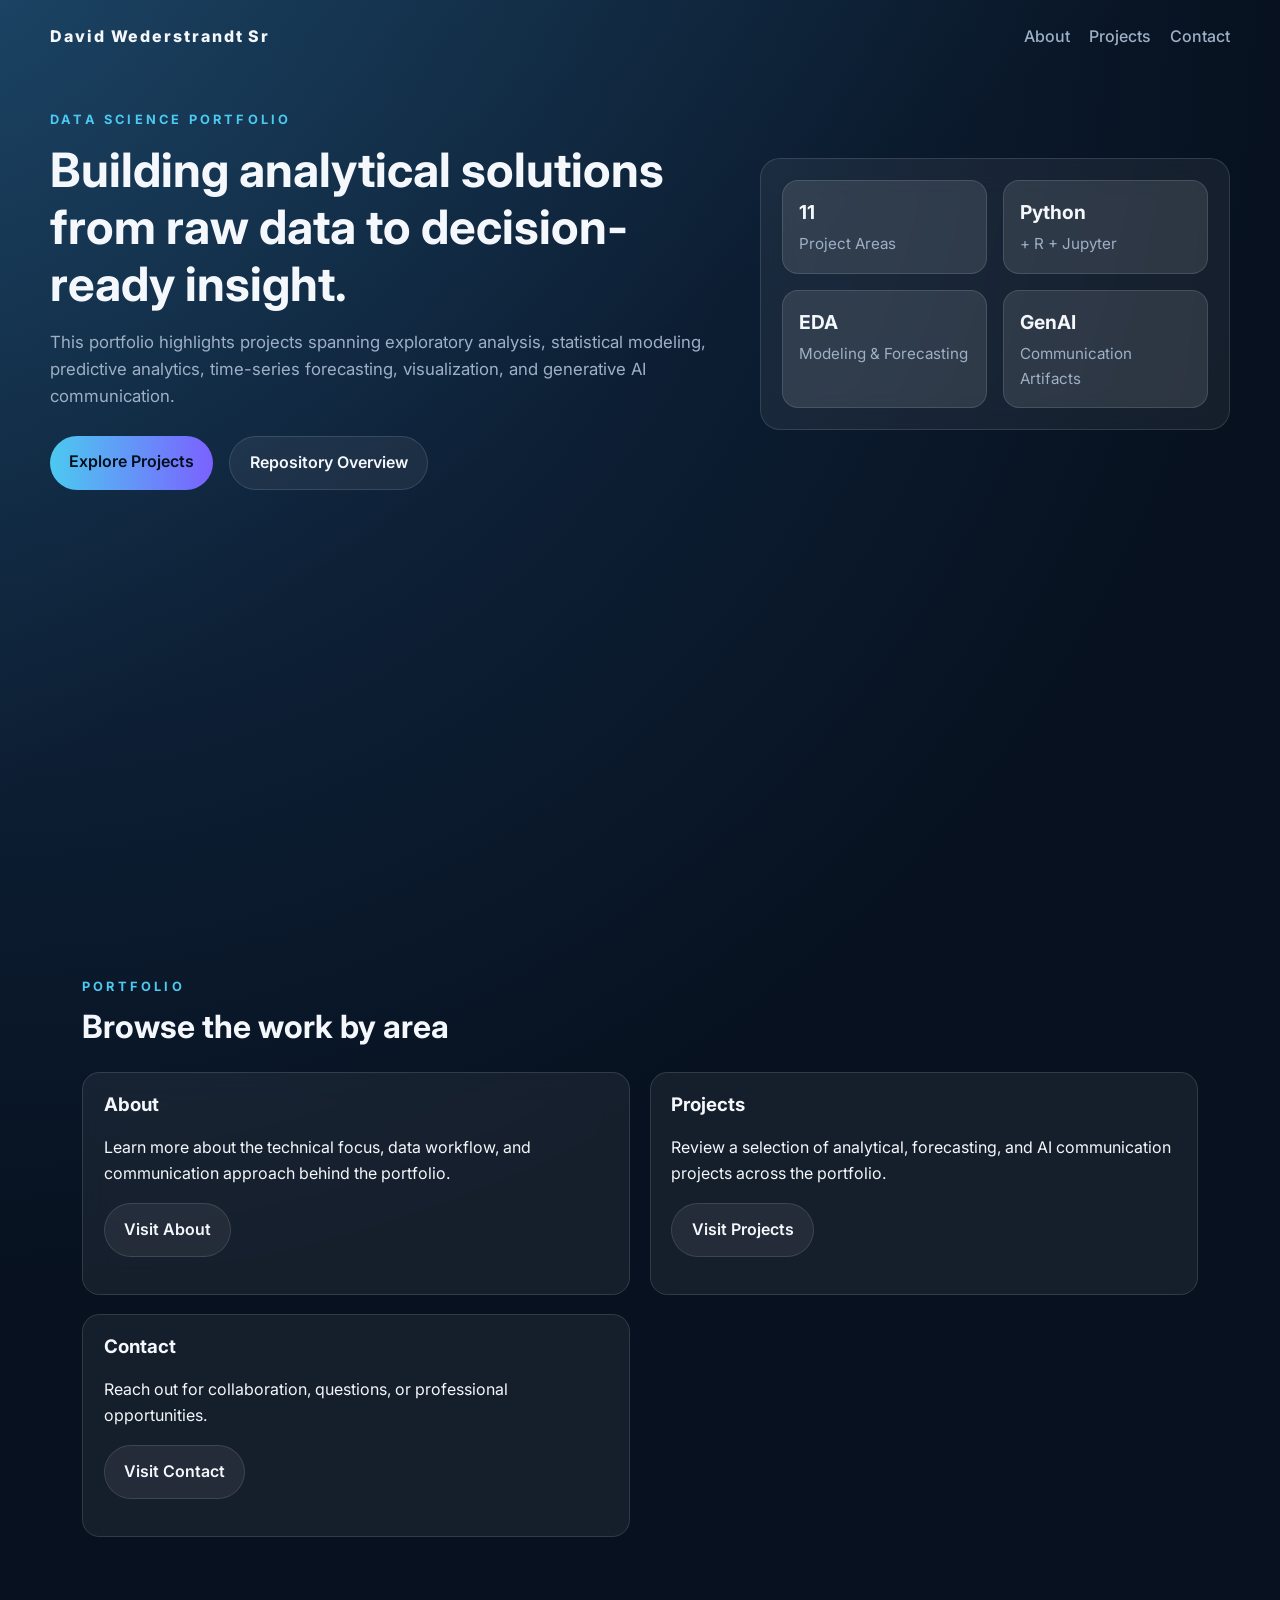
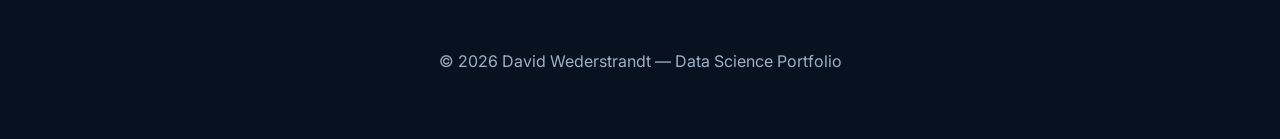
==== commit 0b688eab: "updating navigation" ====
--- a/index.html
+++ b/index.html
@@ -18,7 +18,14 @@
   </head>
   <body>
     <header class="hero">
-      <div id="site-header"></div>
+      <nav class="nav">
+        <a href="index.html" class="brand">David Wederstrandt Sr</a>
+        <div class="nav-links">
+          <a href="about.html">About</a>
+          <a href="projects.html">Projects</a>
+          <a href="contact.html">Contact</a>
+        </div>
+      </nav>
 
       <div class="hero-content">
         <div class="hero-copy">
